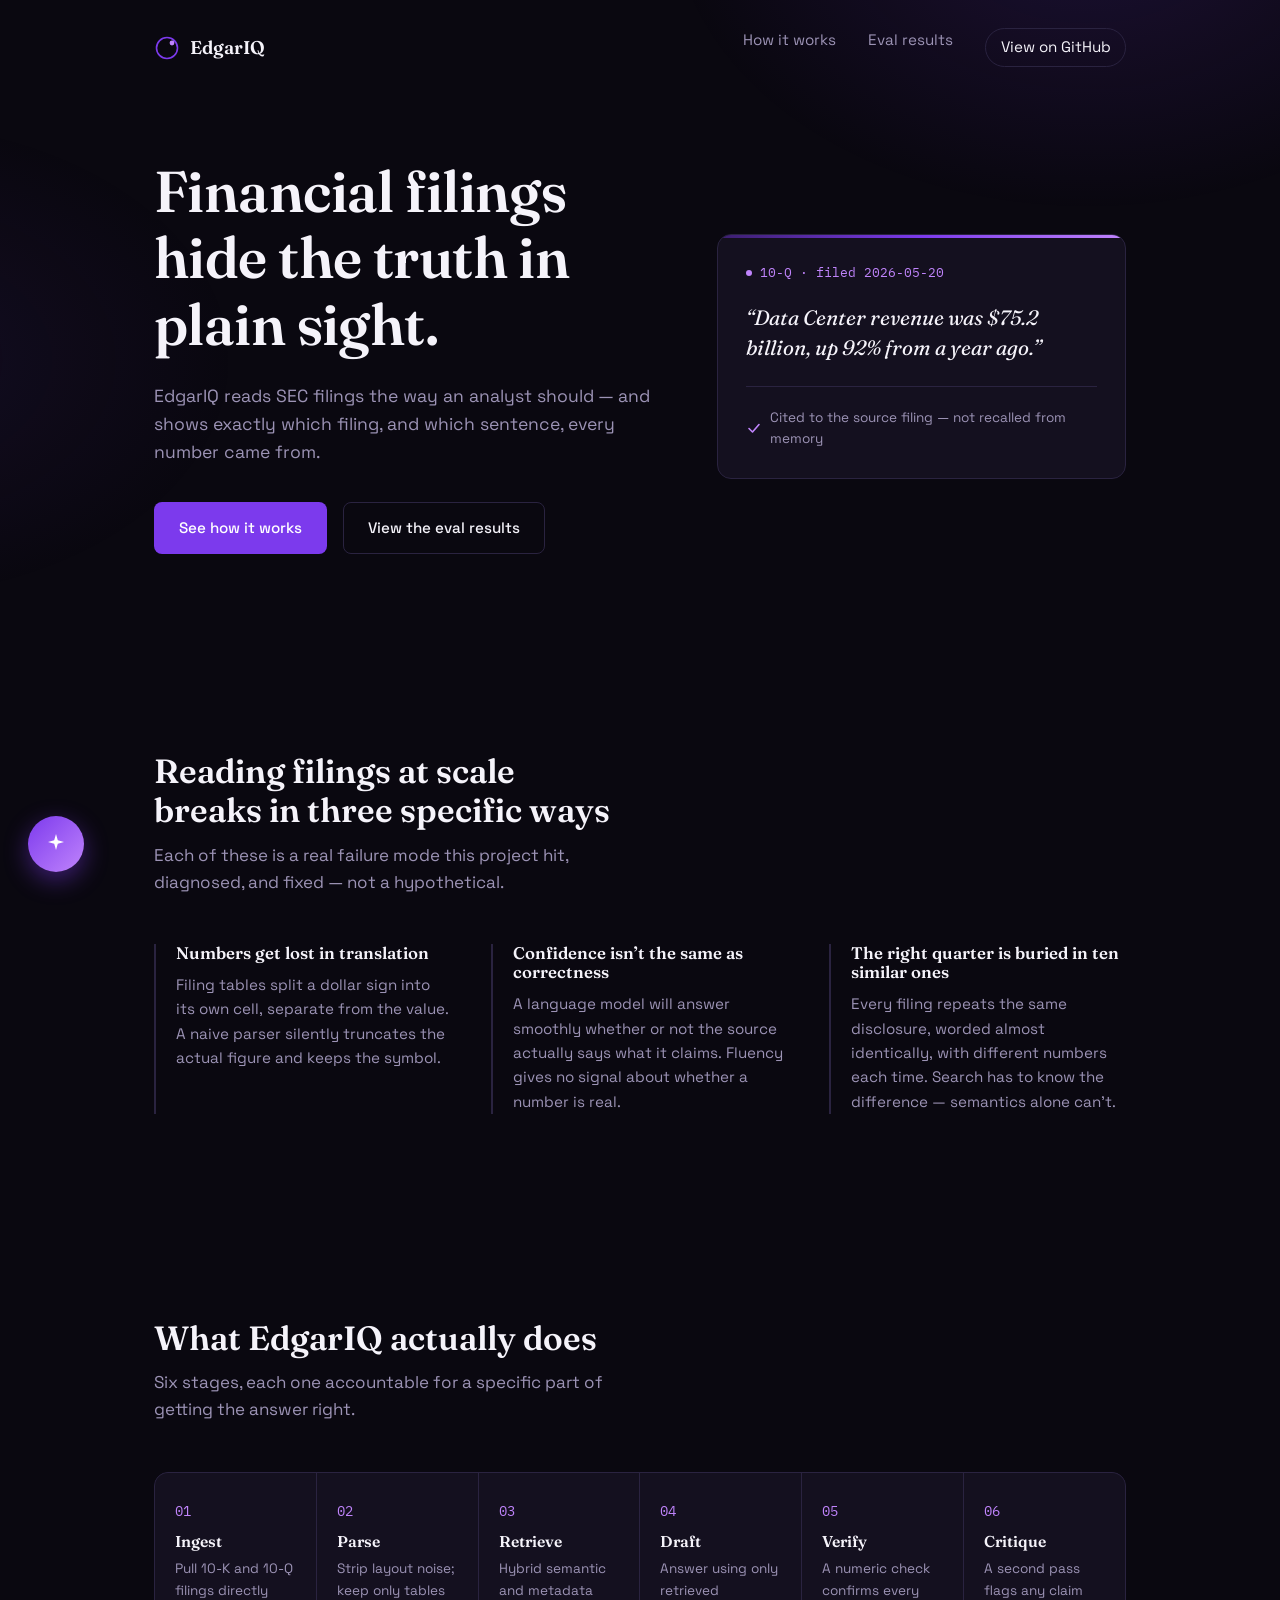
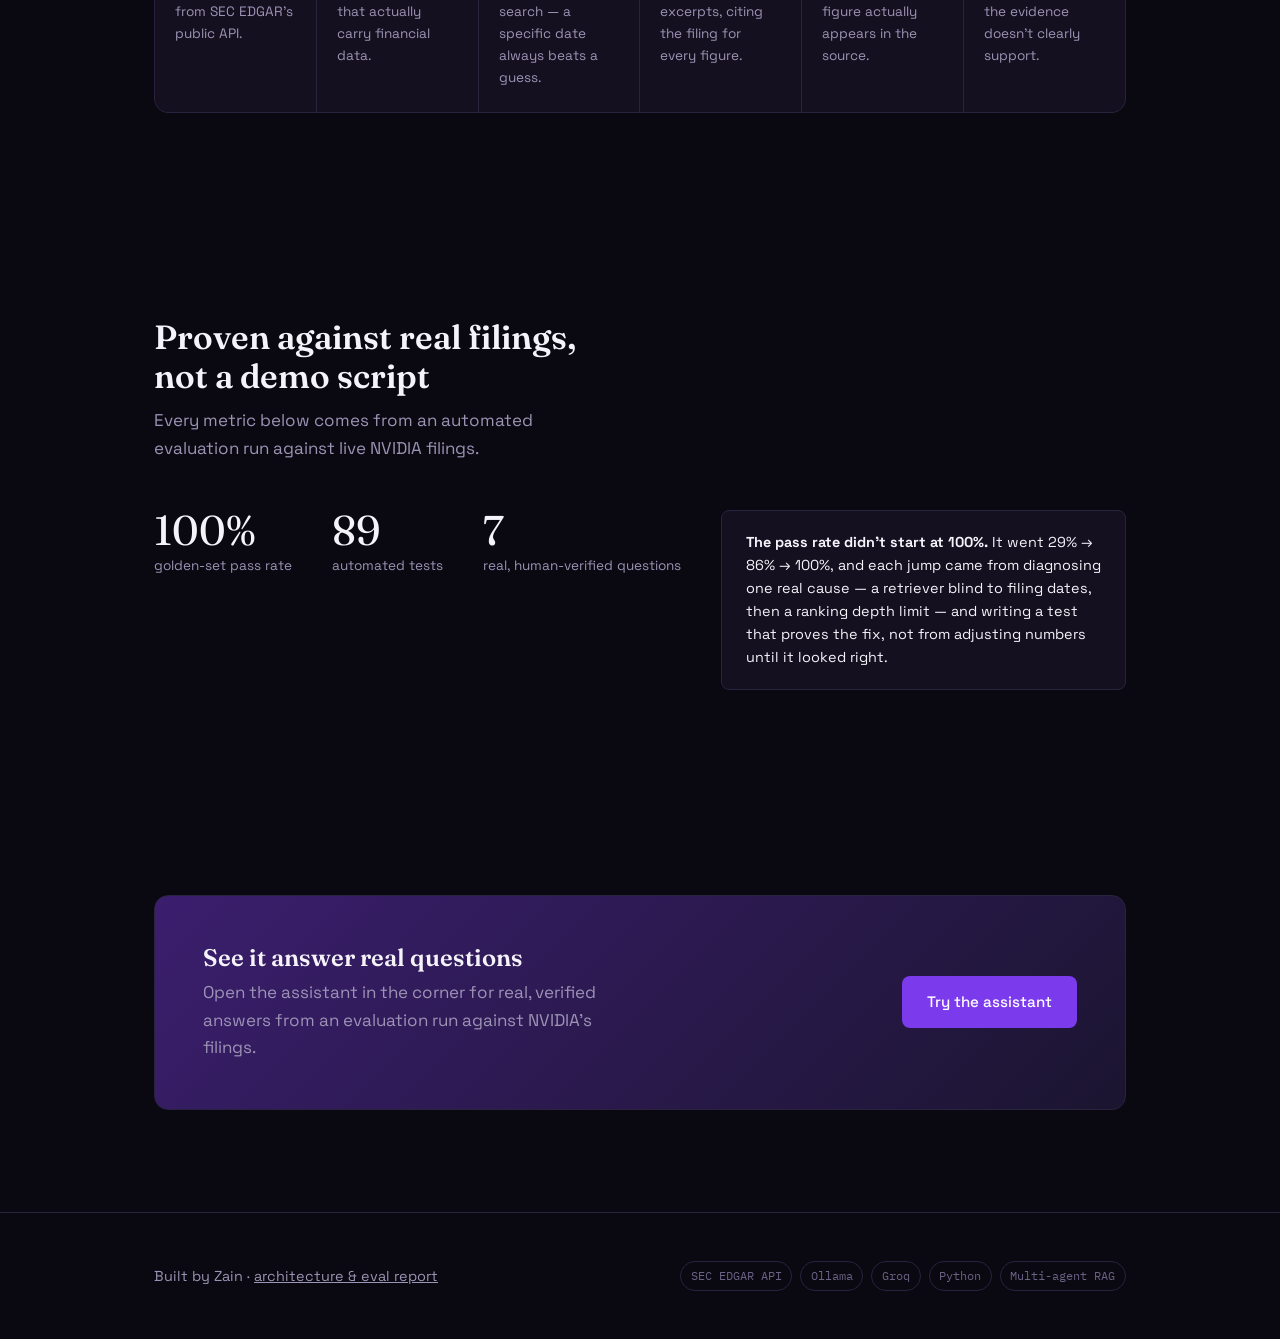
==== index.html @ 69fe6b36 "Initial commit: EdgarIQ landing page and chat widget" ====
<!DOCTYPE html>
<html lang="en">
<head>
<meta charset="UTF-8">
<meta name="viewport" content="width=device-width, initial-scale=1.0">
<title>EdgarIQ — Grounded research over SEC filings</title>
<meta name="description" content="EdgarIQ answers questions about SEC filings with every figure traced back to its source — built on real retrieval, multi-agent verification, and a tested eval harness.">
<link rel="icon" href="data:,">
<link rel="preconnect" href="https://fonts.googleapis.com">
<link rel="preconnect" href="https://fonts.gstatic.com" crossorigin>
<link href="https://fonts.googleapis.com/css2?family=Fraunces:opsz,wght@9..144,500;9..144,600;9..144,700&family=Space+Grotesk:wght@400;500;600&family=IBM+Plex+Mono:wght@400;500&display=swap" rel="stylesheet">
<link rel="stylesheet" href="styles.css">
<link rel="stylesheet" href="home.css">
<link rel="stylesheet" href="chat-widget.css">
</head>
<body>

<header class="site-nav">
  <div class="wrap">
    <a href="index.html" class="logo">
      <svg width="26" height="26" viewBox="0 0 26 26" fill="none">
        <circle cx="13" cy="13" r="10.5" stroke="url(#g1)" stroke-width="1.6"/>
        <circle cx="18" cy="8" r="2.4" fill="#C084FC"/>
        <defs>
          <linearGradient id="g1" x1="2" y1="2" x2="24" y2="24">
            <stop stop-color="#7C3AED"/>
            <stop offset="1" stop-color="#3B1E6E"/>
          </linearGradient>
        </defs>
      </svg>
      EdgarIQ
    </a>
    <nav class="nav-links">
      <a href="how-it-works.html">How it works</a>
      <a href="#proof">Eval results</a>
      <a class="repo-link" href="https://github.com/" target="_blank" rel="noopener">View on GitHub</a>
    </nav>
  </div>
</header>

<main>

  <section class="hero">
    <div class="wrap hero-grid">
      <div>
        <h1>Financial filings hide the truth in plain sight.</h1>
        <p class="lede">EdgarIQ reads SEC filings the way an analyst should — and shows exactly which filing, and which sentence, every number came from.</p>
        <div class="hero-actions">
          <a href="how-it-works.html" class="btn btn-primary">See how it works</a>
          <a href="#proof" class="btn btn-ghost">View the eval results</a>
        </div>
      </div>

      <div class="doc-card">
        <span class="doc-tag"><span class="dot"></span>10-Q · filed 2026-05-20</span>
        <blockquote>&ldquo;Data Center revenue was $75.2 billion, up 92% from a year ago.&rdquo;</blockquote>
        <div class="doc-verified">
          <svg width="16" height="16" viewBox="0 0 16 16" fill="none"><path d="M3 8.5L6.5 12L13 4.5" stroke="currentColor" stroke-width="1.6" stroke-linecap="round" stroke-linejoin="round"/></svg>
          Cited to the source filing — not recalled from memory
        </div>
      </div>
    </div>
  </section>

  <section id="problem">
    <div class="wrap">
      <div class="section-head">
        <h2>Reading filings at scale breaks in three specific ways</h2>
        <p>Each of these is a real failure mode this project hit, diagnosed, and fixed — not a hypothetical.</p>
      </div>
      <div class="problem-list">
        <div class="problem-item">
          <h3>Numbers get lost in translation</h3>
          <p>Filing tables split a dollar sign into its own cell, separate from the value. A naive parser silently truncates the actual figure and keeps the symbol.</p>
        </div>
        <div class="problem-item">
          <h3>Confidence isn&rsquo;t the same as correctness</h3>
          <p>A language model will answer smoothly whether or not the source actually says what it claims. Fluency gives no signal about whether a number is real.</p>
        </div>
        <div class="problem-item">
          <h3>The right quarter is buried in ten similar ones</h3>
          <p>Every filing repeats the same disclosure, worded almost identically, with different numbers each time. Search has to know the difference — semantics alone can&rsquo;t.</p>
        </div>
      </div>
    </div>
  </section>

  <section id="pipeline">
    <div class="wrap">
      <div class="section-head">
        <h2>What EdgarIQ actually does</h2>
        <p>Six stages, each one accountable for a specific part of getting the answer right.</p>
      </div>
      <div class="pipeline">
        <div class="pipeline-step">
          <span class="step-num">01</span>
          <h3>Ingest</h3>
          <p>Pull 10-K and 10-Q filings directly from SEC EDGAR&rsquo;s public API.</p>
        </div>
        <div class="pipeline-step">
          <span class="step-num">02</span>
          <h3>Parse</h3>
          <p>Strip layout noise; keep only tables that actually carry financial data.</p>
        </div>
        <div class="pipeline-step">
          <span class="step-num">03</span>
          <h3>Retrieve</h3>
          <p>Hybrid semantic and metadata search — a specific date always beats a guess.</p>
        </div>
        <div class="pipeline-step">
          <span class="step-num">04</span>
          <h3>Draft</h3>
          <p>Answer using only retrieved excerpts, citing the filing for every figure.</p>
        </div>
        <div class="pipeline-step">
          <span class="step-num">05</span>
          <h3>Verify</h3>
          <p>A numeric check confirms every figure actually appears in the source.</p>
        </div>
        <div class="pipeline-step">
          <span class="step-num">06</span>
          <h3>Critique</h3>
          <p>A second pass flags any claim the evidence doesn&rsquo;t clearly support.</p>
        </div>
      </div>
    </div>
  </section>

  <section id="proof">
    <div class="wrap">
      <div class="section-head">
        <h2>Proven against real filings, not a demo script</h2>
        <p>Every metric below comes from an automated evaluation run against live NVIDIA filings.</p>
      </div>
      <div class="proof-grid">
        <div class="proof-stat">
          <span class="num">100%</span>
          <span class="label">golden-set pass rate</span>
        </div>
        <div class="proof-stat">
          <span class="num">89</span>
          <span class="label">automated tests</span>
        </div>
        <div class="proof-stat">
          <span class="num">7</span>
          <span class="label">real, human-verified questions</span>
        </div>
        <div class="proof-note">
          <strong>The pass rate didn&rsquo;t start at 100%.</strong> It went 29% → 86% → 100%, and each jump came from diagnosing one real cause — a retriever blind to filing dates, then a ranking depth limit — and writing a test that proves the fix, not from adjusting numbers until it looked right.
        </div>
      </div>
    </div>
  </section>

  <section id="try-it">
    <div class="wrap">
      <div class="try-banner">
        <div>
          <h2>See it answer real questions</h2>
          <p>Open the assistant in the corner for real, verified answers from an evaluation run against NVIDIA&rsquo;s filings.</p>
        </div>
        <a href="#" class="btn btn-primary" id="open-chat-cta">Try the assistant</a>
      </div>
    </div>
  </section>

</main>

<footer>
  <div class="wrap">
    <p>Built by Zain · <a href="how-it-works.html" style="color:var(--text-muted)">architecture &amp; eval report</a></p>
    <div class="stack-tags">
      <span>SEC EDGAR API</span>
      <span>Ollama</span>
      <span>Groq</span>
      <span>Python</span>
      <span>Multi-agent RAG</span>
    </div>
  </div>
</footer>

<!-- Chat widget -->
<button class="chat-launcher" id="chat-launcher" aria-label="Open EdgarIQ assistant" aria-expanded="false">
  <svg viewBox="0 0 24 24" fill="currentColor"><path d="M12 2l1.8 6.2L20 10l-6.2 1.8L12 18l-1.8-6.2L4 10l6.2-1.8L12 2z"/></svg>
</button>

<div class="chat-panel" id="chat-panel" role="dialog" aria-label="EdgarIQ assistant">
  <div class="chat-header">
    <span class="title"><span class="pulse"></span>EdgarIQ Assistant</span>
    <button class="close-btn" id="chat-close" aria-label="Close">
      <svg width="18" height="18" viewBox="0 0 18 18" fill="none"><path d="M4 4l10 10M14 4L4 14" stroke="currentColor" stroke-width="1.5" stroke-linecap="round"/></svg>
    </button>
  </div>
  <div class="chat-subnote">Real answers from a recorded evaluation run against NVIDIA&rsquo;s filings — not a live model call yet.</div>
  <div class="chat-chips" id="chat-chips"></div>
  <div class="chat-messages" id="chat-messages"></div>
  <div class="chat-footer">
    <div class="chat-input-row">
      <input type="text" placeholder="Live backend coming soon — try a question above" disabled>
      <button aria-label="Send" disabled>
        <svg width="14" height="14" viewBox="0 0 14 14" fill="none"><path d="M1 7h11M8 3l4 4-4 4" stroke="currentColor" stroke-width="1.5" stroke-linecap="round" stroke-linejoin="round"/></svg>
      </button>
    </div>
  </div>
</div>

<script src="conversations.js"></script>
<script src="script.js"></script>
</body>
</html>
---- styles.css ----
/* ============================================================
   EdgarIQ — design tokens
   Palette follows the client-supplied reference exactly (near-black
   base, violet accent family). Distinctiveness is spent on type,
   layout and content instead of color.
   ============================================================ */

:root {
  /* Color */
  --base: #0a0810;
  --surface: #14101f;
  --surface-raised: #1b1530;
  --border: #2a2340;
  --violet-deep: #3b1e6e;
  --violet: #7c3aed;
  --violet-bright: #c084fc;
  --text: #f5f3fa;
  --text-muted: #9c93b5;
  --text-faint: #6b6285;

  /* Type */
  --font-display: "Fraunces", Georgia, serif;
  --font-body: "Space Grotesk", -apple-system, sans-serif;
  --font-mono: "IBM Plex Mono", ui-monospace, monospace;

  /* Layout */
  --content-width: 1100px;
  --content-pad: clamp(1.5rem, 5vw, 4rem);
  --radius: 14px;
  --radius-sm: 8px;
}

@media (prefers-reduced-motion: reduce) {
  * { animation-duration: 0.01ms !important; transition-duration: 0.01ms !important; }
}

* { box-sizing: border-box; }

html { scroll-behavior: smooth; }

body {
  margin: 0;
  background: var(--base);
  color: var(--text);
  font-family: var(--font-body);
  font-size: 17px;
  line-height: 1.6;
  -webkit-font-smoothing: antialiased;
}

/* Subtle ambient glow — the one place gradient is used decoratively,
   kept faint and fixed so it doesn't compete with real content. */
body::before {
  content: "";
  position: fixed;
  inset: 0;
  background:
    radial-gradient(ellipse 700px 500px at 85% -10%, rgba(124, 58, 237, 0.16), transparent 60%),
    radial-gradient(ellipse 600px 400px at -10% 40%, rgba(59, 30, 110, 0.2), transparent 60%);
  pointer-events: none;
  z-index: 0;
}

main, header, footer { position: relative; z-index: 1; }

a { color: inherit; }

.wrap {
  max-width: var(--content-width);
  margin: 0 auto;
  padding-left: var(--content-pad);
  padding-right: var(--content-pad);
}

h1, h2, h3 {
  font-family: var(--font-display);
  font-weight: 600;
  line-height: 1.15;
  margin: 0;
}

p { margin: 0; color: var(--text-muted); max-width: 62ch; }

.mono {
  font-family: var(--font-mono);
  font-size: 0.85em;
  letter-spacing: 0.01em;
}

:focus-visible {
  outline: 2px solid var(--violet-bright);
  outline-offset: 3px;
  border-radius: 4px;
}

/* ---------- Nav ---------- */

.site-nav {
  padding: 1.75rem 0;
}

.site-nav .wrap {
  display: flex;
  align-items: center;
  justify-content: space-between;
  gap: 1rem;
}

.logo {
  display: flex;
  align-items: center;
  gap: 0.6rem;
  font-family: var(--font-display);
  font-size: 1.15rem;
  font-weight: 600;
  text-decoration: none;
  color: var(--text);
}

.logo svg { display: block; }

.nav-links {
  display: flex;
  gap: 2rem;
  font-size: 0.95rem;
}

.nav-links a {
  text-decoration: none;
  color: var(--text-muted);
  transition: color 0.15s ease;
}

.nav-links a:hover { color: var(--text); }

.nav-links .repo-link {
  display: inline-flex;
  align-items: center;
  gap: 0.4rem;
  color: var(--text);
  border: 1px solid var(--border);
  padding: 0.4rem 0.9rem;
  border-radius: 999px;
}

.nav-links .repo-link:hover { border-color: var(--violet); }

/* ---------- Buttons ---------- */

.btn {
  display: inline-flex;
  align-items: center;
  gap: 0.5rem;
  padding: 0.8rem 1.5rem;
  border-radius: var(--radius-sm);
  font-family: var(--font-body);
  font-size: 0.95rem;
  font-weight: 500;
  text-decoration: none;
  cursor: pointer;
  border: 1px solid transparent;
  transition: transform 0.15s ease, background 0.15s ease, border-color 0.15s ease;
}

.btn-primary {
  background: var(--violet);
  color: #fff;
}

.btn-primary:hover { background: #8b4bf0; }

.btn-ghost {
  border-color: var(--border);
  color: var(--text);
  background: transparent;
}

.btn-ghost:hover { border-color: var(--violet); }

/* ---------- Section rhythm ---------- */

section { padding: clamp(4rem, 8vw, 7rem) 0; }

.section-head {
  max-width: 42ch;
  margin-bottom: 3rem;
}

.section-head h2 {
  font-size: clamp(1.6rem, 3vw, 2.1rem);
  margin-bottom: 0.75rem;
}

.section-divider {
  border: none;
  border-top: 1px solid var(--border);
  margin: 0;
}

/* ---------- Footer ---------- */

footer {
  padding: 3rem 0;
  border-top: 1px solid var(--border);
}

footer .wrap {
  display: flex;
  flex-wrap: wrap;
  justify-content: space-between;
  align-items: center;
  gap: 1.5rem;
}

footer p { font-size: 0.9rem; }

.stack-tags {
  display: flex;
  flex-wrap: wrap;
  gap: 0.5rem;
}

.stack-tags span {
  font-family: var(--font-mono);
  font-size: 0.78rem;
  color: var(--text-faint);
  border: 1px solid var(--border);
  padding: 0.25rem 0.6rem;
  border-radius: 999px;
}
---- home.css ----
/* ============================================================
   Home page — hero, problem grid, pipeline, proof
   ============================================================ */

.hero {
  padding-top: clamp(2rem, 6vw, 4rem);
  padding-bottom: clamp(4rem, 8vw, 6rem);
}

.hero-grid {
  display: grid;
  grid-template-columns: 1.1fr 0.9fr;
  gap: clamp(2rem, 5vw, 4rem);
  align-items: center;
}

@media (max-width: 860px) {
  .hero-grid { grid-template-columns: 1fr; }
}

.hero h1 {
  font-size: clamp(2.4rem, 5vw, 3.6rem);
  letter-spacing: -0.01em;
}

.hero .lede {
  margin-top: 1.5rem;
  font-size: 1.1rem;
  max-width: 46ch;
}

.hero-actions {
  margin-top: 2.25rem;
  display: flex;
  gap: 1rem;
  flex-wrap: wrap;
}

/* Document card — the hero's one bold, subject-grounded element */
.doc-card {
  background: var(--surface);
  border: 1px solid var(--border);
  border-radius: var(--radius);
  padding: 1.75rem;
  position: relative;
  overflow: hidden;
}

.doc-card::before {
  content: "";
  position: absolute;
  top: 0; left: 0; right: 0;
  height: 3px;
  background: linear-gradient(90deg, var(--violet-deep), var(--violet), var(--violet-bright));
}

.doc-card .doc-tag {
  font-family: var(--font-mono);
  font-size: 0.8rem;
  color: var(--violet-bright);
  display: flex;
  align-items: center;
  gap: 0.5rem;
}

.doc-card .doc-tag .dot {
  width: 6px; height: 6px;
  border-radius: 50%;
  background: var(--violet-bright);
}

.doc-card blockquote {
  margin: 1.25rem 0 0;
  padding: 0;
  font-family: var(--font-display);
  font-size: 1.3rem;
  font-style: italic;
  line-height: 1.4;
  color: var(--text);
}

.doc-card .doc-verified {
  margin-top: 1.5rem;
  padding-top: 1.25rem;
  border-top: 1px solid var(--border);
  font-size: 0.85rem;
  color: var(--text-muted);
  display: flex;
  align-items: center;
  gap: 0.5rem;
}

.doc-card .doc-verified svg { flex-shrink: 0; color: var(--violet-bright); }

/* Problem section — three asymmetric blocks, not identical cards */
.problem-list {
  display: grid;
  grid-template-columns: repeat(3, 1fr);
  gap: 2.5rem;
}

@media (max-width: 780px) {
  .problem-list { grid-template-columns: 1fr; }
}

.problem-item {
  border-left: 2px solid var(--border);
  padding-left: 1.25rem;
}

.problem-item h3 {
  font-size: 1.05rem;
  font-weight: 600;
  color: var(--text);
  margin-bottom: 0.6rem;
}

.problem-item p { font-size: 0.95rem; }

/* Pipeline — a genuine sequence, numbers are earned here */
.pipeline {
  display: grid;
  grid-template-columns: repeat(6, 1fr);
  gap: 1px;
  background: var(--border);
  border: 1px solid var(--border);
  border-radius: var(--radius);
  overflow: hidden;
}

@media (max-width: 900px) {
  .pipeline { grid-template-columns: repeat(2, 1fr); }
}
@media (max-width: 520px) {
  .pipeline { grid-template-columns: 1fr; }
}

.pipeline-step {
  background: var(--surface);
  padding: 1.5rem 1.25rem;
}

.pipeline-step .step-num {
  font-family: var(--font-mono);
  font-size: 0.85rem;
  color: var(--violet-bright);
}

.pipeline-step h3 {
  font-size: 0.98rem;
  color: var(--text);
  margin: 0.6rem 0 0.4rem;
}

.pipeline-step p { font-size: 0.85rem; }

/* Proof section */
.proof-grid {
  display: grid;
  grid-template-columns: repeat(3, auto) 1fr;
  gap: 2.5rem;
  align-items: start;
}

@media (max-width: 860px) {
  .proof-grid { grid-template-columns: repeat(3, 1fr); }
  .proof-note { grid-column: 1 / -1; }
}

@media (max-width: 560px) {
  .proof-grid { grid-template-columns: 1fr; }
}

.proof-stat .num {
  font-family: var(--font-display);
  font-size: 2.6rem;
  color: var(--text);
  display: block;
  line-height: 1;
}

.proof-stat .label {
  margin-top: 0.5rem;
  font-size: 0.85rem;
  color: var(--text-muted);
}

.proof-note {
  background: var(--surface);
  border: 1px solid var(--border);
  border-radius: var(--radius-sm);
  padding: 1.25rem 1.5rem;
  font-size: 0.9rem;
}

.proof-note strong { color: var(--text); }

/* Try-it banner */
.try-banner {
  background: linear-gradient(135deg, var(--violet-deep), var(--surface-raised));
  border: 1px solid var(--border);
  border-radius: var(--radius);
  padding: clamp(2rem, 4vw, 3rem);
  display: flex;
  justify-content: space-between;
  align-items: center;
  gap: 2rem;
  flex-wrap: wrap;
}

.try-banner h2 {
  font-size: 1.5rem;
  margin-bottom: 0.5rem;
}

.try-banner p { max-width: 40ch; }
---- chat-widget.css ----
/* ============================================================
   Chat widget — persistent launcher + panel
   Message bubbles are intentionally transparent: no background
   fill, only the text itself (per brief). Role is distinguished
   by a small label + alignment, not a colored box.
   ============================================================ */

.chat-launcher {
  position: fixed;
  left: 1.75rem;
  bottom: 1.75rem;
  width: 56px;
  height: 56px;
  border-radius: 50%;
  border: none;
  background: linear-gradient(135deg, var(--violet), var(--violet-bright));
  box-shadow: 0 8px 24px rgba(124, 58, 237, 0.45);
  display: flex;
  align-items: center;
  justify-content: center;
  cursor: pointer;
  z-index: 60;
  transition: transform 0.2s ease, box-shadow 0.2s ease;
}

.chat-launcher:hover {
  transform: scale(1.06);
  box-shadow: 0 10px 30px rgba(124, 58, 237, 0.6);
}

.chat-launcher svg { width: 24px; height: 24px; color: #fff; }

.chat-panel {
  position: fixed;
  left: 1.75rem;
  bottom: 5.5rem;
  width: min(380px, calc(100vw - 3.5rem));
  height: min(540px, calc(100vh - 8rem));
  background: var(--surface);
  border: 1px solid var(--border);
  border-radius: var(--radius);
  box-shadow: 0 20px 60px rgba(0, 0, 0, 0.5);
  display: flex;
  flex-direction: column;
  overflow: hidden;
  z-index: 59;
  opacity: 0;
  transform: translateY(12px) scale(0.98);
  pointer-events: none;
  transition: opacity 0.18s ease, transform 0.18s ease;
}

.chat-panel.open {
  opacity: 1;
  transform: translateY(0) scale(1);
  pointer-events: auto;
}

.chat-header {
  padding: 1.1rem 1.25rem;
  border-bottom: 1px solid var(--border);
  display: flex;
  align-items: center;
  justify-content: space-between;
}

.chat-header .title {
  display: flex;
  align-items: center;
  gap: 0.6rem;
  font-family: var(--font-display);
  font-size: 1rem;
  color: var(--text);
}

.chat-header .title .pulse {
  width: 7px; height: 7px;
  border-radius: 50%;
  background: var(--violet-bright);
  box-shadow: 0 0 0 3px rgba(192, 132, 252, 0.2);
}

.chat-header .close-btn {
  background: none;
  border: none;
  color: var(--text-muted);
  cursor: pointer;
  padding: 0.25rem;
  line-height: 0;
}

.chat-header .close-btn:hover { color: var(--text); }

.chat-subnote {
  padding: 0.6rem 1.25rem;
  font-size: 0.78rem;
  color: var(--text-faint);
  border-bottom: 1px solid var(--border);
}

.chat-chips {
  padding: 0.9rem 1.25rem;
  display: flex;
  flex-direction: column;
  gap: 0.5rem;
  border-bottom: 1px solid var(--border);
}

.chat-chip {
  text-align: left;
  background: transparent;
  border: 1px solid var(--border);
  color: var(--text-muted);
  font-family: var(--font-body);
  font-size: 0.82rem;
  padding: 0.55rem 0.8rem;
  border-radius: var(--radius-sm);
  cursor: pointer;
  transition: border-color 0.15s ease, color 0.15s ease;
}

.chat-chip:hover {
  border-color: var(--violet);
  color: var(--text);
}

.chat-messages {
  flex: 1;
  overflow-y: auto;
  padding: 1.1rem 1.25rem;
  display: flex;
  flex-direction: column;
  gap: 1.1rem;
}

/* Transparent-only bubbles: background stays none, spacing/alignment
   and a small role label do the work of distinguishing speakers. */
.msg { background: transparent; max-width: 92%; }

.msg .msg-role {
  font-family: var(--font-mono);
  font-size: 0.68rem;
  letter-spacing: 0.04em;
  margin-bottom: 0.3rem;
  display: block;
}

.msg.user {
  align-self: flex-end;
  text-align: right;
}
.msg.user .msg-role { color: var(--text-faint); }
.msg.user .msg-text { color: var(--text); }

.msg.assistant {
  align-self: flex-start;
  text-align: left;
}
.msg.assistant .msg-role { color: var(--violet-bright); }
.msg.assistant .msg-text { color: var(--text); }

.msg-text {
  font-size: 0.92rem;
  line-height: 1.55;
}

.msg-text .cite {
  font-family: var(--font-mono);
  font-size: 0.78rem;
  color: var(--text-muted);
}

.chat-footer {
  padding: 0.9rem 1.25rem 1.1rem;
  border-top: 1px solid var(--border);
}

.chat-input-row {
  display: flex;
  align-items: center;
  gap: 0.6rem;
  background: var(--surface-raised);
  border: 1px solid var(--border);
  border-radius: 999px;
  padding: 0.55rem 0.6rem 0.55rem 1rem;
}

.chat-input-row input {
  flex: 1;
  background: none;
  border: none;
  color: var(--text-faint);
  font-family: var(--font-body);
  font-size: 0.85rem;
}

.chat-input-row input::placeholder { color: var(--text-faint); }

.chat-input-row button {
  width: 30px; height: 30px;
  border-radius: 50%;
  border: none;
  background: var(--border);
  color: var(--text-faint);
  display: flex;
  align-items: center;
  justify-content: center;
  cursor: not-allowed;
}

@media (max-width: 480px) {
  .chat-launcher { left: 1.1rem; bottom: 1.1rem; }
  .chat-panel { left: 0.75rem; bottom: 4.6rem; }
}
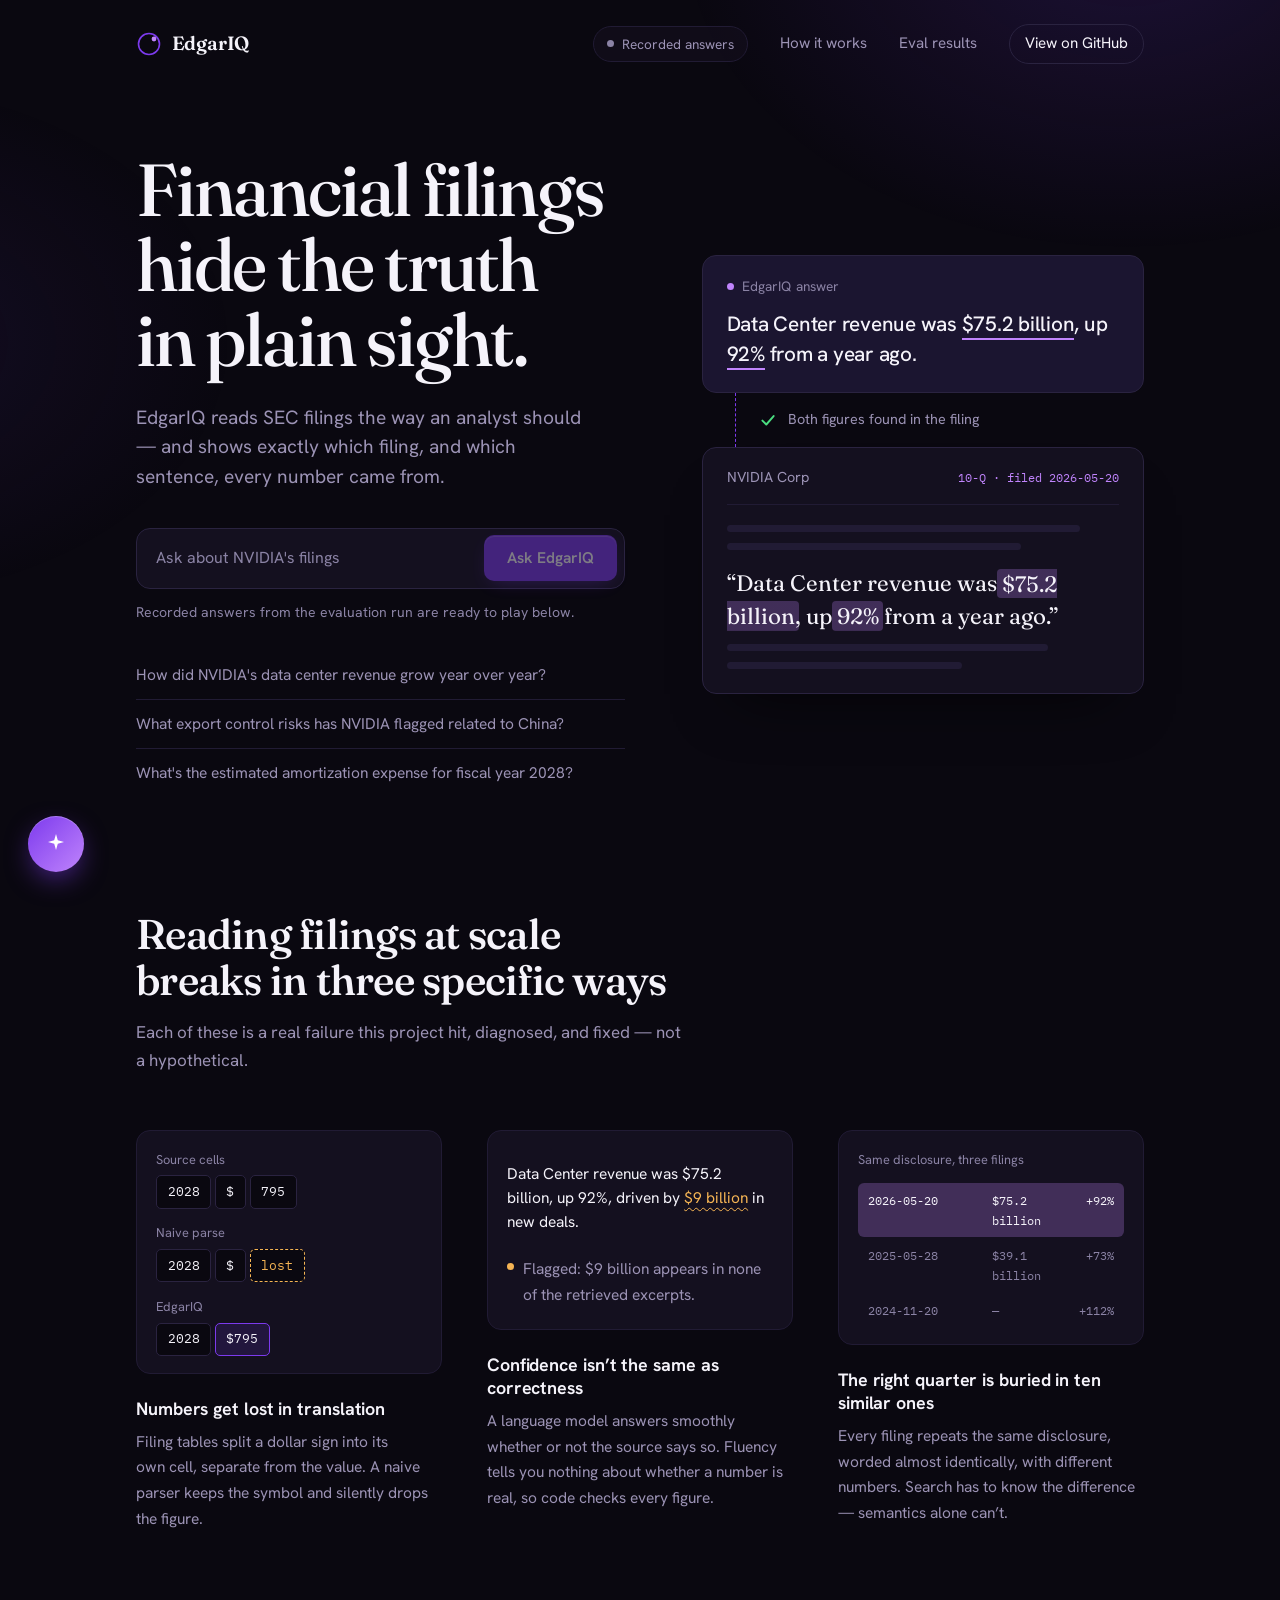
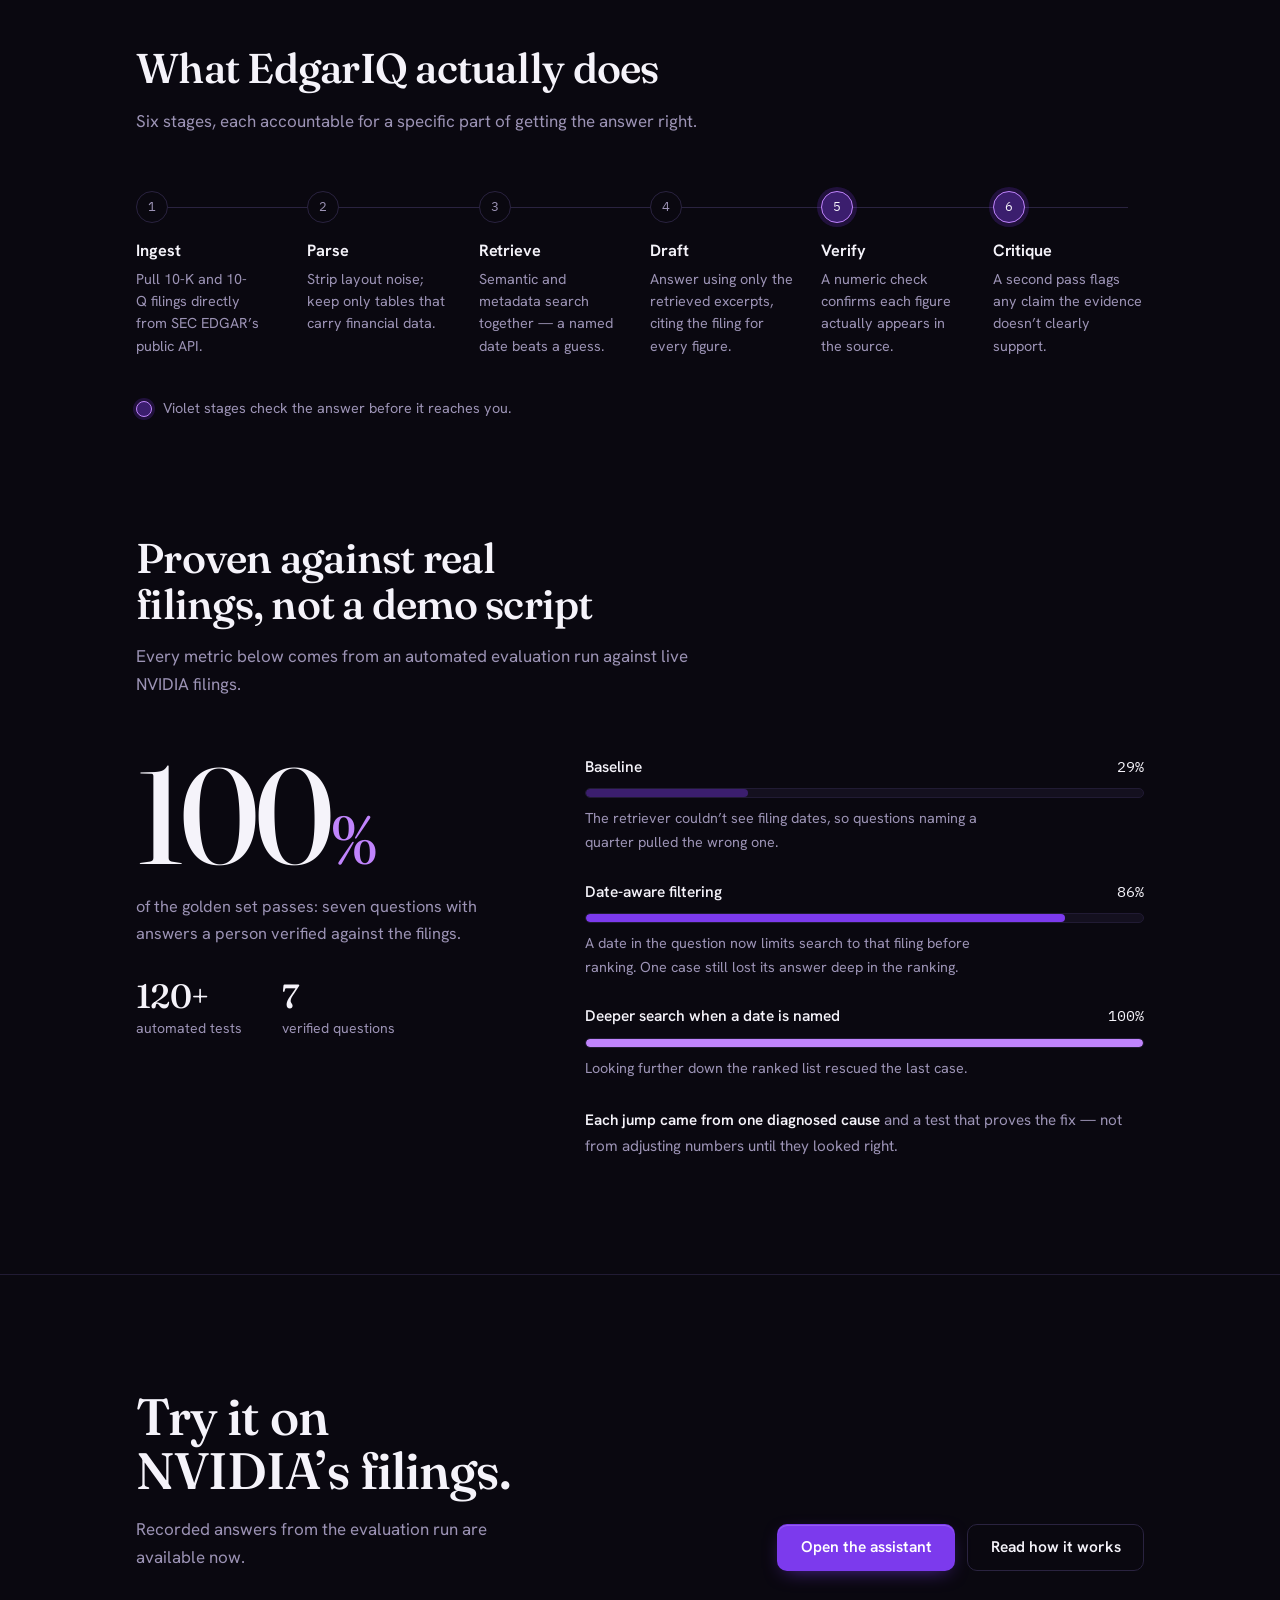
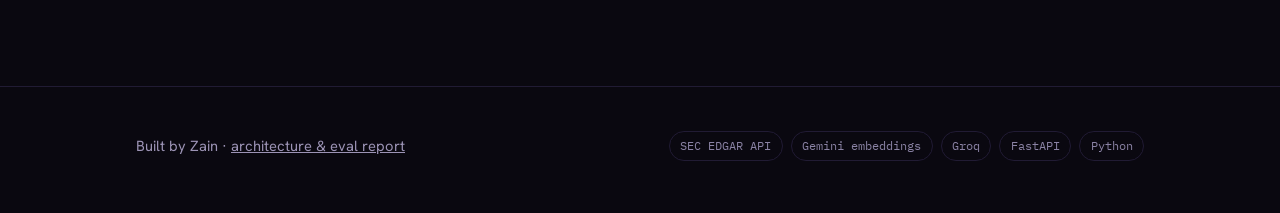
==== commit 50de842b: "Redesign frontend: polished home, live status, four-bug write-up" ====
--- a/index.html
+++ b/index.html
@@ -5,20 +5,27 @@
 <meta name="viewport" content="width=device-width, initial-scale=1.0">
 <title>EdgarIQ — Grounded research over SEC filings</title>
 <meta name="description" content="EdgarIQ answers questions about SEC filings with every figure traced back to its source — built on real retrieval, multi-agent verification, and a tested eval harness.">
-<link rel="icon" href="data:,">
-<link rel="preconnect" href="https://fonts.googleapis.com">
-<link rel="preconnect" href="https://fonts.gstatic.com" crossorigin>
-<link href="https://fonts.googleapis.com/css2?family=Fraunces:opsz,wght@9..144,500;9..144,600;9..144,700&family=Space+Grotesk:wght@400;500;600&family=IBM+Plex+Mono:wght@400;500&display=swap" rel="stylesheet">
+<meta name="theme-color" content="#0a0810">
+<meta property="og:type" content="website">
+<meta property="og:title" content="EdgarIQ — Grounded research over SEC filings">
+<meta property="og:description" content="Every figure traced to the filing it came from. Multi-agent RAG over SEC EDGAR, verified by code and a tested eval harness.">
+<meta property="og:image" content="https://edgar-iq-web.vercel.app/og.png">
+<meta property="og:url" content="https://edgar-iq-web.vercel.app/">
+<meta name="twitter:card" content="summary_large_image">
+<link rel="icon" href="Edgar.png">
+<link rel="preload" href="fonts/fraunces-opsz-normal.woff2" as="font" type="font/woff2" crossorigin>
+<link rel="preload" href="fonts/hanken-grotesk-wght.woff2" as="font" type="font/woff2" crossorigin>
 <link rel="stylesheet" href="styles.css">
 <link rel="stylesheet" href="home.css">
 <link rel="stylesheet" href="chat-widget.css">
 </head>
 <body>
+<a class="skip-link" href="#main">Skip to content</a>
 
 <header class="site-nav">
   <div class="wrap">
-    <a href="index.html" class="logo">
-      <svg width="26" height="26" viewBox="0 0 26 26" fill="none">
+    <a href="index.html" class="logo" aria-label="EdgarIQ home">
+      <svg width="26" height="26" viewBox="0 0 26 26" fill="none" aria-hidden="true">
         <circle cx="13" cy="13" r="10.5" stroke="url(#g1)" stroke-width="1.6"/>
         <circle cx="18" cy="8" r="2.4" fill="#C084FC"/>
         <defs>
@@ -30,136 +37,195 @@
       </svg>
       EdgarIQ
     </a>
-    <nav class="nav-links">
+    <nav class="nav-links" aria-label="Main">
+      <span class="live-pill" id="live-pill" data-state="off"><span class="dot"></span><span id="live-pill-text">Recorded answers</span></span>
       <a href="how-it-works.html">How it works</a>
-      <a href="#proof">Eval results</a>
-      <a class="repo-link" href="https://github.com/" target="_blank" rel="noopener">View on GitHub</a>
+      <a href="#proof" class="hide-sm">Eval results</a>
+      <a class="repo-link" href="https://github.com/MoZainUlAbideen/Edgar_iq" target="_blank" rel="noopener">View on GitHub</a>
     </nav>
   </div>
 </header>
 
-<main>
+<main id="main">
 
   <section class="hero">
     <div class="wrap hero-grid">
       <div>
         <h1>Financial filings hide the truth in plain sight.</h1>
         <p class="lede">EdgarIQ reads SEC filings the way an analyst should — and shows exactly which filing, and which sentence, every number came from.</p>
-        <div class="hero-actions">
-          <a href="how-it-works.html" class="btn btn-primary">See how it works</a>
-          <a href="#proof" class="btn btn-ghost">View the eval results</a>
-        </div>
-      </div>
-
-      <div class="doc-card">
-        <span class="doc-tag"><span class="dot"></span>10-Q · filed 2026-05-20</span>
-        <blockquote>&ldquo;Data Center revenue was $75.2 billion, up 92% from a year ago.&rdquo;</blockquote>
-        <div class="doc-verified">
-          <svg width="16" height="16" viewBox="0 0 16 16" fill="none"><path d="M3 8.5L6.5 12L13 4.5" stroke="currentColor" stroke-width="1.6" stroke-linecap="round" stroke-linejoin="round"/></svg>
-          Cited to the source filing — not recalled from memory
-        </div>
-      </div>
-    </div>
-  </section>
-
-  <section id="problem">
+
+        <form class="ask" id="hero-ask-form" autocomplete="off">
+          <label class="sr-only" for="hero-ask-input">Ask a question about NVIDIA's filings</label>
+          <input id="hero-ask-input" type="text" maxlength="500" placeholder="Ask about NVIDIA's filings" disabled>
+          <button class="btn btn-primary" id="hero-ask-btn" type="submit" disabled>Ask EdgarIQ</button>
+        </form>
+        <p class="ask-status" id="hero-ask-status" role="status">Recorded answers from the evaluation run are ready to play below.</p>
+
+        <ul class="suggest" aria-label="Recorded example answers">
+          <li><button type="button" data-curated="0">How did NVIDIA's data center revenue grow year over year?</button></li>
+          <li><button type="button" data-curated="3">What export control risks has NVIDIA flagged related to China?</button></li>
+          <li><button type="button" data-curated="2">What's the estimated amortization expense for fiscal year 2028?</button></li>
+        </ul>
+      </div>
+
+      <figure class="specimen" aria-label="Example: an answer checked against its source filing">
+        <div class="answer">
+          <span class="tag"><span class="dot"></span>EdgarIQ answer</span>
+          <p class="answer-text">Data Center revenue was <span class="fig">$75.2 billion</span>, up <span class="fig">92%</span> from a year ago.</p>
+        </div>
+        <div class="link">
+          <svg width="18" height="18" viewBox="0 0 16 16" fill="none" aria-hidden="true"><path d="M3 8.5L6.5 12L13 4.5" stroke="currentColor" stroke-width="1.7" stroke-linecap="round" stroke-linejoin="round"/></svg>
+          Both figures found in the filing
+        </div>
+        <div class="page">
+          <div class="page-head"><span>NVIDIA Corp</span><span class="mono">10-Q · filed 2026-05-20</span></div>
+          <span class="ghost w90"></span>
+          <span class="ghost w75"></span>
+          <p class="source-text">&ldquo;Data Center revenue was <mark>$75.2 billion</mark>, up <mark>92%</mark> from a year ago.&rdquo;</p>
+          <span class="ghost w82"></span>
+          <span class="ghost w60"></span>
+        </div>
+      </figure>
+    </div>
+  </section>
+
+  <section class="band" id="problem" style="padding-top:0">
     <div class="wrap">
       <div class="section-head">
         <h2>Reading filings at scale breaks in three specific ways</h2>
-        <p>Each of these is a real failure mode this project hit, diagnosed, and fixed — not a hypothetical.</p>
+        <p>Each of these is a real failure this project hit, diagnosed, and fixed — not a hypothetical.</p>
       </div>
       <div class="problem-list">
-        <div class="problem-item">
+
+        <article class="problem">
+          <div class="bit" role="img" aria-label="A table row where the dollar sign sits in its own cell. A naive parse keeps the symbol and drops the number; EdgarIQ merges them into $795.">
+            <div>
+              <span class="row-label">Source cells</span>
+              <div class="cells"><span class="cell">2028</span><span class="cell">$</span><span class="cell">795</span></div>
+            </div>
+            <div>
+              <span class="row-label">Naive parse</span>
+              <div class="cells"><span class="cell">2028</span><span class="cell">$</span><span class="cell lost">lost</span></div>
+            </div>
+            <div>
+              <span class="row-label">EdgarIQ</span>
+              <div class="cells"><span class="cell">2028</span><span class="cell kept">$795</span></div>
+            </div>
+          </div>
           <h3>Numbers get lost in translation</h3>
-          <p>Filing tables split a dollar sign into its own cell, separate from the value. A naive parser silently truncates the actual figure and keeps the symbol.</p>
-        </div>
-        <div class="problem-item">
+          <p>Filing tables split a dollar sign into its own cell, separate from the value. A naive parser keeps the symbol and silently drops the figure.</p>
+        </article>
+
+        <article class="problem">
+          <div class="bit" role="img" aria-label="A drafted sentence containing a figure, $9 billion, that appears in none of the retrieved excerpts. EdgarIQ flags it.">
+            <p class="claim">Data Center revenue was $75.2 billion, up 92%, driven by <span class="flag">$9 billion</span> in new deals.</p>
+            <p class="verdict"><span class="dot"></span><span>Flagged: $9 billion appears in none of the retrieved excerpts.</span></p>
+          </div>
           <h3>Confidence isn&rsquo;t the same as correctness</h3>
-          <p>A language model will answer smoothly whether or not the source actually says what it claims. Fluency gives no signal about whether a number is real.</p>
-        </div>
-        <div class="problem-item">
+          <p>A language model answers smoothly whether or not the source says so. Fluency tells you nothing about whether a number is real, so code checks every figure.</p>
+        </article>
+
+        <article class="problem">
+          <div class="bit" role="img" aria-label="Three quarterly filings that report the same disclosure with different numbers. The question names 2026-05-20, so only that filing is highlighted.">
+            <span class="row-label" style="margin:0">Same disclosure, three filings</span>
+            <div class="filings">
+              <div class="f hit"><span class="when">2026-05-20</span><span>$75.2 billion</span><span class="v">+92%</span></div>
+              <div class="f"><span class="when">2025-05-28</span><span>$39.1 billion</span><span class="v">+73%</span></div>
+              <div class="f"><span class="when">2024-11-20</span><span>—</span><span class="v">+112%</span></div>
+            </div>
+          </div>
           <h3>The right quarter is buried in ten similar ones</h3>
-          <p>Every filing repeats the same disclosure, worded almost identically, with different numbers each time. Search has to know the difference — semantics alone can&rsquo;t.</p>
-        </div>
-      </div>
-    </div>
-  </section>
-
-  <section id="pipeline">
+          <p>Every filing repeats the same disclosure, worded almost identically, with different numbers. Search has to know the difference — semantics alone can&rsquo;t.</p>
+        </article>
+
+      </div>
+    </div>
+  </section>
+
+  <section class="band" id="pipeline" style="padding-top:0">
     <div class="wrap">
       <div class="section-head">
         <h2>What EdgarIQ actually does</h2>
-        <p>Six stages, each one accountable for a specific part of getting the answer right.</p>
-      </div>
-      <div class="pipeline">
-        <div class="pipeline-step">
-          <span class="step-num">01</span>
+        <p>Six stages, each accountable for a specific part of getting the answer right.</p>
+      </div>
+      <ol class="rail">
+        <li class="stage"><span class="node">1</span>
           <h3>Ingest</h3>
           <p>Pull 10-K and 10-Q filings directly from SEC EDGAR&rsquo;s public API.</p>
-        </div>
-        <div class="pipeline-step">
-          <span class="step-num">02</span>
+        </li>
+        <li class="stage"><span class="node">2</span>
           <h3>Parse</h3>
-          <p>Strip layout noise; keep only tables that actually carry financial data.</p>
-        </div>
-        <div class="pipeline-step">
-          <span class="step-num">03</span>
+          <p>Strip layout noise; keep only tables that carry financial data.</p>
+        </li>
+        <li class="stage"><span class="node">3</span>
           <h3>Retrieve</h3>
-          <p>Hybrid semantic and metadata search — a specific date always beats a guess.</p>
-        </div>
-        <div class="pipeline-step">
-          <span class="step-num">04</span>
+          <p>Semantic and metadata search together — a named date beats a guess.</p>
+        </li>
+        <li class="stage"><span class="node">4</span>
           <h3>Draft</h3>
-          <p>Answer using only retrieved excerpts, citing the filing for every figure.</p>
-        </div>
-        <div class="pipeline-step">
-          <span class="step-num">05</span>
+          <p>Answer using only the retrieved excerpts, citing the filing for every figure.</p>
+        </li>
+        <li class="stage gate"><span class="node">5</span>
           <h3>Verify</h3>
-          <p>A numeric check confirms every figure actually appears in the source.</p>
-        </div>
-        <div class="pipeline-step">
-          <span class="step-num">06</span>
+          <p>A numeric check confirms each figure actually appears in the source.</p>
+        </li>
+        <li class="stage gate"><span class="node">6</span>
           <h3>Critique</h3>
           <p>A second pass flags any claim the evidence doesn&rsquo;t clearly support.</p>
-        </div>
-      </div>
-    </div>
-  </section>
-
-  <section id="proof">
+        </li>
+      </ol>
+      <p class="rail-legend"><span class="swatch" aria-hidden="true"></span>Violet stages check the answer before it reaches you.</p>
+    </div>
+  </section>
+
+  <section class="band" id="proof" style="padding-top:0">
     <div class="wrap">
       <div class="section-head">
         <h2>Proven against real filings, not a demo script</h2>
         <p>Every metric below comes from an automated evaluation run against live NVIDIA filings.</p>
       </div>
-      <div class="proof-grid">
-        <div class="proof-stat">
-          <span class="num">100%</span>
-          <span class="label">golden-set pass rate</span>
-        </div>
-        <div class="proof-stat">
-          <span class="num">89</span>
-          <span class="label">automated tests</span>
-        </div>
-        <div class="proof-stat">
-          <span class="num">7</span>
-          <span class="label">real, human-verified questions</span>
-        </div>
-        <div class="proof-note">
-          <strong>The pass rate didn&rsquo;t start at 100%.</strong> It went 29% → 86% → 100%, and each jump came from diagnosing one real cause — a retriever blind to filing dates, then a ranking depth limit — and writing a test that proves the fix, not from adjusting numbers until it looked right.
-        </div>
-      </div>
-    </div>
-  </section>
-
-  <section id="try-it">
-    <div class="wrap">
-      <div class="try-banner">
+      <div class="proof">
+        <div class="proof-lead">
+          <div class="big">100<span>%</span></div>
+          <p>of the golden set passes: seven questions with answers a person verified against the filings.</p>
+          <dl class="proof-stats">
+            <div><dt>automated tests</dt><dd>120+</dd></div>
+            <div><dt>verified questions</dt><dd>7</dd></div>
+          </dl>
+        </div>
         <div>
-          <h2>See it answer real questions</h2>
-          <p>Open the assistant in the corner for real, verified answers from an evaluation run against NVIDIA&rsquo;s filings.</p>
-        </div>
-        <a href="#" class="btn btn-primary" id="open-chat-cta">Try the assistant</a>
+          <ol class="journey" aria-label="Golden-set pass rate over three runs">
+            <li>
+              <div class="head"><span class="what">Baseline</span><span class="pct">29%</span></div>
+              <div class="bar"><i style="--v:29%;--c:var(--violet-deep)"></i></div>
+              <p class="why">The retriever couldn&rsquo;t see filing dates, so questions naming a quarter pulled the wrong one.</p>
+            </li>
+            <li>
+              <div class="head"><span class="what">Date-aware filtering</span><span class="pct">86%</span></div>
+              <div class="bar"><i style="--v:86%;--c:var(--violet)"></i></div>
+              <p class="why">A date in the question now limits search to that filing before ranking. One case still lost its answer deep in the ranking.</p>
+            </li>
+            <li>
+              <div class="head"><span class="what">Deeper search when a date is named</span><span class="pct">100%</span></div>
+              <div class="bar"><i style="--v:100%;--c:var(--violet-bright)"></i></div>
+              <p class="why">Looking further down the ranked list rescued the last case.</p>
+            </li>
+          </ol>
+          <p class="journey-note"><strong>Each jump came from one diagnosed cause</strong> and a test that proves the fix — not from adjusting numbers until they looked right.</p>
+        </div>
+      </div>
+    </div>
+  </section>
+
+  <section class="band cta" id="try-it">
+    <div class="wrap cta-inner">
+      <div>
+        <h2>Try it on NVIDIA&rsquo;s filings.</h2>
+        <p data-live-copy>Recorded answers from the evaluation run are available now.</p>
+      </div>
+      <div class="hero-actions" style="display:flex;gap:0.75rem;flex-wrap:wrap">
+        <button type="button" class="btn btn-primary" id="open-chat-cta">Open the assistant</button>
+        <a href="how-it-works.html" class="btn btn-ghost">Read how it works</a>
       </div>
     </div>
   </section>
@@ -168,42 +234,45 @@
 
 <footer>
   <div class="wrap">
-    <p>Built by Zain · <a href="how-it-works.html" style="color:var(--text-muted)">architecture &amp; eval report</a></p>
+    <p>Built by Zain · <a href="how-it-works.html">architecture &amp; eval report</a></p>
     <div class="stack-tags">
       <span>SEC EDGAR API</span>
-      <span>Ollama</span>
+      <span>Gemini embeddings</span>
       <span>Groq</span>
+      <span>FastAPI</span>
       <span>Python</span>
-      <span>Multi-agent RAG</span>
     </div>
   </div>
 </footer>
 
 <!-- Chat widget -->
-<button class="chat-launcher" id="chat-launcher" aria-label="Open EdgarIQ assistant" aria-expanded="false">
-  <svg viewBox="0 0 24 24" fill="currentColor"><path d="M12 2l1.8 6.2L20 10l-6.2 1.8L12 18l-1.8-6.2L4 10l6.2-1.8L12 2z"/></svg>
+<button class="chat-launcher" id="chat-launcher" aria-label="Open EdgarIQ assistant" aria-expanded="false" aria-controls="chat-panel">
+  <svg viewBox="0 0 24 24" fill="currentColor" aria-hidden="true"><path d="M12 2l1.8 6.2L20 10l-6.2 1.8L12 18l-1.8-6.2L4 10l6.2-1.8L12 2z"/></svg>
+  <span class="launcher-dot" id="launcher-dot" hidden></span>
 </button>
 
 <div class="chat-panel" id="chat-panel" role="dialog" aria-label="EdgarIQ assistant">
   <div class="chat-header">
     <span class="title"><span class="pulse"></span>EdgarIQ Assistant</span>
-    <button class="close-btn" id="chat-close" aria-label="Close">
-      <svg width="18" height="18" viewBox="0 0 18 18" fill="none"><path d="M4 4l10 10M14 4L4 14" stroke="currentColor" stroke-width="1.5" stroke-linecap="round"/></svg>
+    <button class="close-btn" id="chat-close" aria-label="Close assistant">
+      <svg width="18" height="18" viewBox="0 0 18 18" fill="none" aria-hidden="true"><path d="M4 4l10 10M14 4L4 14" stroke="currentColor" stroke-width="1.5" stroke-linecap="round"/></svg>
     </button>
   </div>
-  <div class="chat-subnote">Real answers from a recorded evaluation run against NVIDIA&rsquo;s filings — not a live model call yet.</div>
+  <div class="chat-subnote" id="chat-subnote">Real answers from a recorded evaluation run against NVIDIA&rsquo;s filings.</div>
   <div class="chat-chips" id="chat-chips"></div>
-  <div class="chat-messages" id="chat-messages"></div>
+  <div class="chat-messages" id="chat-messages" role="log" aria-live="polite" aria-label="Conversation"></div>
   <div class="chat-footer">
-    <div class="chat-input-row">
-      <input type="text" placeholder="Live backend coming soon — try a question above" disabled>
-      <button aria-label="Send" disabled>
-        <svg width="14" height="14" viewBox="0 0 14 14" fill="none"><path d="M1 7h11M8 3l4 4-4 4" stroke="currentColor" stroke-width="1.5" stroke-linecap="round" stroke-linejoin="round"/></svg>
+    <div class="chat-input-row" id="chat-input-row">
+      <label class="sr-only" for="chat-input">Your question</label>
+      <input type="text" id="chat-input" placeholder="Live backend not connected" maxlength="500" autocomplete="off" disabled>
+      <button id="chat-send" type="button" aria-label="Send question" disabled>
+        <svg width="14" height="14" viewBox="0 0 14 14" fill="none" aria-hidden="true"><path d="M1 7h11M8 3l4 4-4 4" stroke="currentColor" stroke-width="1.5" stroke-linecap="round" stroke-linejoin="round"/></svg>
       </button>
     </div>
   </div>
 </div>
 
+<script src="config.js"></script>
 <script src="conversations.js"></script>
 <script src="script.js"></script>
 </body>
--- a/styles.css
+++ b/styles.css
@@ -1,9 +1,46 @@
 /* ============================================================
-   EdgarIQ — design tokens
-   Palette follows the client-supplied reference exactly (near-black
-   base, violet accent family). Distinctiveness is spent on type,
-   layout and content instead of color.
+   EdgarIQ — design tokens, base, shared components
+   Palette is the client-supplied reference (near-black base, violet
+   family). Craft is spent on type, the provenance hero, and real
+   specimens of each failure mode instead of on decoration.
    ============================================================ */
+
+/* Self-hosted fonts: no third-party request, no layout swap on first paint. */
+@font-face {
+  font-family: "Fraunces";
+  src: url("fonts/fraunces-opsz-normal.woff2") format("woff2");
+  font-weight: 100 900;
+  font-style: normal;
+  font-display: swap;
+}
+@font-face {
+  font-family: "Fraunces";
+  src: url("fonts/fraunces-opsz-italic.woff2") format("woff2");
+  font-weight: 100 900;
+  font-style: italic;
+  font-display: swap;
+}
+@font-face {
+  font-family: "Hanken Grotesk";
+  src: url("fonts/hanken-grotesk-wght.woff2") format("woff2");
+  font-weight: 100 900;
+  font-style: normal;
+  font-display: swap;
+}
+@font-face {
+  font-family: "IBM Plex Mono";
+  src: url("fonts/ibm-plex-mono-400.woff2") format("woff2");
+  font-weight: 400;
+  font-style: normal;
+  font-display: swap;
+}
+@font-face {
+  font-family: "IBM Plex Mono";
+  src: url("fonts/ibm-plex-mono-500.woff2") format("woff2");
+  font-weight: 500;
+  font-style: normal;
+  font-display: swap;
+}
 
 :root {
   /* Color */
@@ -11,52 +48,61 @@
   --surface: #14101f;
   --surface-raised: #1b1530;
   --border: #2a2340;
+  --border-soft: #211b34;
   --violet-deep: #3b1e6e;
   --violet: #7c3aed;
   --violet-bright: #c084fc;
+  --mark: rgba(192, 132, 252, 0.26);
   --text: #f5f3fa;
   --text-muted: #9c93b5;
-  --text-faint: #6b6285;
+  --text-faint: #8b83a5; /* 5.6:1 on base — the old #6b6285 failed AA */
+  --ok: #4ade80;
+  --warn: #f5b454;
 
   /* Type */
-  --font-display: "Fraunces", Georgia, serif;
-  --font-body: "Space Grotesk", -apple-system, sans-serif;
-  --font-mono: "IBM Plex Mono", ui-monospace, monospace;
+  --font-display: "Fraunces", Georgia, "Times New Roman", serif;
+  --font-body: "Hanken Grotesk", system-ui, -apple-system, "Segoe UI", sans-serif;
+  --font-mono: "IBM Plex Mono", ui-monospace, "SFMono-Regular", Menlo, monospace;
 
   /* Layout */
-  --content-width: 1100px;
-  --content-pad: clamp(1.5rem, 5vw, 4rem);
+  --content-width: 1120px;
+  --content-pad: clamp(1.25rem, 5vw, 3.5rem);
   --radius: 14px;
-  --radius-sm: 8px;
-}
+  --radius-sm: 10px;
+  --section-space: clamp(4.5rem, 9vw, 8rem);
+}
+
+* { box-sizing: border-box; }
+
+html { scroll-behavior: smooth; }
 
 @media (prefers-reduced-motion: reduce) {
-  * { animation-duration: 0.01ms !important; transition-duration: 0.01ms !important; }
-}
-
-* { box-sizing: border-box; }
-
-html { scroll-behavior: smooth; }
+  html { scroll-behavior: auto; }
+  *, *::before, *::after {
+    animation: none !important;
+    transition-duration: 0.01ms !important;
+  }
+}
 
 body {
   margin: 0;
   background: var(--base);
   color: var(--text);
   font-family: var(--font-body);
-  font-size: 17px;
-  line-height: 1.6;
+  font-size: 1.0625rem;
+  line-height: 1.65;
   -webkit-font-smoothing: antialiased;
-}
-
-/* Subtle ambient glow — the one place gradient is used decoratively,
-   kept faint and fixed so it doesn't compete with real content. */
+  text-rendering: optimizeLegibility;
+}
+
+/* One faint ambient glow, fixed, so it never competes with content. */
 body::before {
   content: "";
   position: fixed;
   inset: 0;
   background:
-    radial-gradient(ellipse 700px 500px at 85% -10%, rgba(124, 58, 237, 0.16), transparent 60%),
-    radial-gradient(ellipse 600px 400px at -10% 40%, rgba(59, 30, 110, 0.2), transparent 60%);
+    radial-gradient(ellipse 720px 520px at 88% -8%, rgba(124, 58, 237, 0.17), transparent 62%),
+    radial-gradient(ellipse 620px 420px at -12% 38%, rgba(59, 30, 110, 0.22), transparent 62%);
   pointer-events: none;
   z-index: 0;
 }
@@ -68,23 +114,49 @@
 .wrap {
   max-width: var(--content-width);
   margin: 0 auto;
-  padding-left: var(--content-pad);
-  padding-right: var(--content-pad);
-}
-
-h1, h2, h3 {
+  padding-inline: var(--content-pad);
+}
+
+h1, h2, h3 { margin: 0; }
+
+h1, h2 {
   font-family: var(--font-display);
-  font-weight: 600;
-  line-height: 1.15;
+  font-optical-sizing: auto;
+  font-weight: 540;
+  letter-spacing: -0.018em;
+  text-wrap: balance;
+}
+
+h3 {
+  font-family: var(--font-body);
+  font-weight: 650;
+  font-size: 1.05rem;
+  line-height: 1.3;
+  letter-spacing: -0.005em;
+  color: var(--text);
+}
+
+p {
   margin: 0;
-}
-
-p { margin: 0; color: var(--text-muted); max-width: 62ch; }
+  color: var(--text-muted);
+  max-width: 62ch;
+  text-wrap: pretty;
+}
 
 .mono {
   font-family: var(--font-mono);
   font-size: 0.85em;
-  letter-spacing: 0.01em;
+  letter-spacing: 0;
+}
+
+.sr-only {
+  position: absolute;
+  width: 1px; height: 1px;
+  margin: -1px; padding: 0;
+  overflow: hidden;
+  clip: rect(0, 0, 0, 0);
+  white-space: nowrap;
+  border: 0;
 }
 
 :focus-visible {
@@ -93,11 +165,22 @@
   border-radius: 4px;
 }
 
+.skip-link {
+  position: absolute;
+  left: 1rem; top: -4rem;
+  z-index: 100;
+  background: var(--violet);
+  color: #fff;
+  padding: 0.6rem 1rem;
+  border-radius: var(--radius-sm);
+  text-decoration: none;
+  transition: top 0.15s ease;
+}
+.skip-link:focus { top: 1rem; }
+
 /* ---------- Nav ---------- */
 
-.site-nav {
-  padding: 1.75rem 0;
-}
+.site-nav { padding: 1.5rem 0; }
 
 .site-nav .wrap {
   display: flex;
@@ -111,17 +194,18 @@
   align-items: center;
   gap: 0.6rem;
   font-family: var(--font-display);
-  font-size: 1.15rem;
+  font-size: 1.2rem;
   font-weight: 600;
+  letter-spacing: -0.01em;
   text-decoration: none;
   color: var(--text);
 }
-
 .logo svg { display: block; }
 
 .nav-links {
   display: flex;
-  gap: 2rem;
+  align-items: center;
+  gap: clamp(1rem, 3vw, 2rem);
   font-size: 0.95rem;
 }
 
@@ -130,101 +214,126 @@
   color: var(--text-muted);
   transition: color 0.15s ease;
 }
-
 .nav-links a:hover { color: var(--text); }
 
 .nav-links .repo-link {
+  color: var(--text);
+  border: 1px solid var(--border);
+  padding: 0.4rem 0.95rem;
+  border-radius: 999px;
+  transition: border-color 0.15s ease;
+}
+.nav-links .repo-link:hover { border-color: var(--violet); }
+
+/* Live-backend status — reflects /health, never assumed. */
+.live-pill {
   display: inline-flex;
   align-items: center;
-  gap: 0.4rem;
-  color: var(--text);
-  border: 1px solid var(--border);
-  padding: 0.4rem 0.9rem;
+  gap: 0.5rem;
+  font-size: 0.85rem;
+  color: var(--text-muted);
+  padding: 0.35rem 0.8rem;
+  border: 1px solid var(--border-soft);
   border-radius: 999px;
-}
-
-.nav-links .repo-link:hover { border-color: var(--violet); }
+  background: rgba(20, 16, 31, 0.6);
+}
+.live-pill .dot {
+  width: 7px; height: 7px;
+  border-radius: 50%;
+  background: var(--text-faint);
+}
+.live-pill[data-state="live"] { color: var(--text); }
+.live-pill[data-state="live"] .dot { background: var(--ok); box-shadow: 0 0 0 3px rgba(74, 222, 128, 0.18); }
+.live-pill[data-state="connecting"] .dot { background: var(--warn); }
+
+@media (max-width: 720px) {
+  .live-pill { display: none; }
+  .nav-links .hide-sm { display: none; }
+}
 
 /* ---------- Buttons ---------- */
 
 .btn {
   display: inline-flex;
   align-items: center;
+  justify-content: center;
   gap: 0.5rem;
-  padding: 0.8rem 1.5rem;
+  padding: 0.8rem 1.4rem;
   border-radius: var(--radius-sm);
   font-family: var(--font-body);
-  font-size: 0.95rem;
-  font-weight: 500;
+  font-size: 0.97rem;
+  font-weight: 600;
+  line-height: 1.2;
   text-decoration: none;
   cursor: pointer;
   border: 1px solid transparent;
-  transition: transform 0.15s ease, background 0.15s ease, border-color 0.15s ease;
+  transition: background 0.15s ease, border-color 0.15s ease, opacity 0.15s ease;
 }
 
 .btn-primary {
   background: var(--violet);
   color: #fff;
-}
-
+  box-shadow: inset 0 1px 0 rgba(255, 255, 255, 0.18), 0 6px 20px -8px rgba(124, 58, 237, 0.7);
+}
 .btn-primary:hover { background: #8b4bf0; }
+.btn:disabled { opacity: 0.45; cursor: not-allowed; }
 
 .btn-ghost {
   border-color: var(--border);
   color: var(--text);
   background: transparent;
 }
-
 .btn-ghost:hover { border-color: var(--violet); }
 
 /* ---------- Section rhythm ---------- */
 
-section { padding: clamp(4rem, 8vw, 7rem) 0; }
+.band { padding-block: var(--section-space); }
 
 .section-head {
-  max-width: 42ch;
-  margin-bottom: 3rem;
-}
-
+  max-width: 44rem;
+  margin-bottom: clamp(2.25rem, 5vw, 3.5rem);
+}
 .section-head h2 {
-  font-size: clamp(1.6rem, 3vw, 2.1rem);
-  margin-bottom: 0.75rem;
-}
-
-.section-divider {
-  border: none;
-  border-top: 1px solid var(--border);
-  margin: 0;
+  font-size: clamp(1.85rem, 3.6vw, 2.6rem);
+  line-height: 1.1;
+  margin-bottom: 0.9rem;
 }
 
 /* ---------- Footer ---------- */
 
 footer {
-  padding: 3rem 0;
-  border-top: 1px solid var(--border);
-}
-
+  padding: 2.75rem 0 3.25rem;
+  border-top: 1px solid var(--border-soft);
+}
 footer .wrap {
   display: flex;
   flex-wrap: wrap;
   justify-content: space-between;
   align-items: center;
-  gap: 1.5rem;
-}
-
-footer p { font-size: 0.9rem; }
+  gap: 1.25rem 2rem;
+}
+footer p { font-size: 0.92rem; }
+footer p a { color: var(--text-muted); }
+footer p a:hover { color: var(--text); }
 
 .stack-tags {
   display: flex;
   flex-wrap: wrap;
   gap: 0.5rem;
 }
-
 .stack-tags span {
   font-family: var(--font-mono);
-  font-size: 0.78rem;
+  font-size: 0.76rem;
   color: var(--text-faint);
-  border: 1px solid var(--border);
-  padding: 0.25rem 0.6rem;
+  border: 1px solid var(--border-soft);
+  padding: 0.25rem 0.65rem;
   border-radius: 999px;
 }
+
+/* Narrow screens: keep nav on one line */
+.nav-links a, .nav-links .repo-link { white-space: nowrap; }
+@media (max-width: 480px) {
+  .nav-links { gap: 0.9rem; font-size: 0.88rem; }
+  .nav-links .repo-link { padding: 0.35rem 0.75rem; }
+  .logo { font-size: 1.1rem; }
+}
--- a/home.css
+++ b/home.css
@@ -1,216 +1,419 @@
 /* ============================================================
-   Home page — hero, problem grid, pipeline, proof
+   Home — provenance hero, failure-mode specimens, pipeline rail,
+   proof, closing call to action
    ============================================================ */
 
+/* ---------- Hero ---------- */
+
 .hero {
-  padding-top: clamp(2rem, 6vw, 4rem);
-  padding-bottom: clamp(4rem, 8vw, 6rem);
+  padding-top: clamp(2rem, 5vw, 4rem);
+  padding-bottom: var(--section-space);
 }
 
 .hero-grid {
   display: grid;
-  grid-template-columns: 1.1fr 0.9fr;
-  gap: clamp(2rem, 5vw, 4rem);
+  grid-template-columns: minmax(0, 1.05fr) minmax(0, 0.95fr);
+  gap: clamp(2.5rem, 6vw, 5rem);
   align-items: center;
 }
 
-@media (max-width: 860px) {
-  .hero-grid { grid-template-columns: 1fr; }
+@media (max-width: 900px) {
+  .hero-grid { grid-template-columns: minmax(0, 1fr); }
 }
 
 .hero h1 {
-  font-size: clamp(2.4rem, 5vw, 3.6rem);
-  letter-spacing: -0.01em;
+  font-size: clamp(2.75rem, 5.9vw, 4.6rem);
+  line-height: 1.02;
+  letter-spacing: -0.03em;
+  font-weight: 500;
 }
 
 .hero .lede {
-  margin-top: 1.5rem;
-  font-size: 1.1rem;
-  max-width: 46ch;
-}
-
-.hero-actions {
+  margin-top: 1.6rem;
+  font-size: 1.2rem;
+  line-height: 1.55;
+  max-width: 42ch;
+}
+
+/* Ask box — the primary action: type a question, get the live pipeline */
+.ask {
   margin-top: 2.25rem;
   display: flex;
-  gap: 1rem;
-  flex-wrap: wrap;
-}
-
-/* Document card — the hero's one bold, subject-grounded element */
-.doc-card {
+  gap: 0.5rem;
+  padding: 0.4rem;
+  max-width: 34rem;
   background: var(--surface);
   border: 1px solid var(--border);
   border-radius: var(--radius);
-  padding: 1.75rem;
+  transition: border-color 0.15s ease, box-shadow 0.15s ease;
+}
+.ask:focus-within {
+  border-color: var(--violet);
+  box-shadow: 0 0 0 3px rgba(192, 132, 252, 0.22);
+}
+.ask input {
+  flex: 1;
+  min-width: 0;
+  background: none;
+  border: none;
+  color: var(--text);
+  font: inherit;
+  font-size: 1rem;
+  padding: 0.6rem 0.8rem;
+}
+.ask input::placeholder { color: var(--text-faint); }
+.ask input:focus { outline: none; }
+.ask input:disabled { cursor: not-allowed; }
+
+.ask-status {
+  margin-top: 0.85rem;
+  max-width: 34rem;
+  min-height: 2.6em;
+  font-size: 0.88rem;
+  line-height: 1.5;
+  color: var(--text-faint);
+}
+
+.suggest {
+  list-style: none;
+  margin: 0.75rem 0 0;
+  padding: 0;
+  max-width: 34rem;
+}
+.suggest li + li { border-top: 1px solid var(--border-soft); }
+.suggest button {
+  display: block;
+  width: 100%;
+  background: none;
+  border: 0;
+  color: var(--text-muted);
+  font: inherit;
+  font-size: 0.97rem;
+  text-align: left;
+  padding: 0.7rem 0;
+  cursor: pointer;
+  transition: color 0.15s ease, padding-left 0.15s ease;
+}
+.suggest button:hover { color: var(--text); padding-left: 0.4rem; }
+
+/* ---------- Provenance specimen: answer, checked against its source ---------- */
+
+.specimen { margin: 0; }
+
+.specimen .answer {
   position: relative;
-  overflow: hidden;
-}
-
-.doc-card::before {
+  z-index: 1;
+  background: var(--surface-raised);
+  border: 1px solid var(--border);
+  border-radius: var(--radius);
+  padding: 1.2rem 1.5rem 1.4rem;
+}
+.specimen .tag {
+  display: flex;
+  align-items: center;
+  gap: 0.5rem;
+  font-size: 0.85rem;
+  color: var(--text-faint);
+}
+.specimen .tag .dot {
+  width: 7px; height: 7px;
+  border-radius: 50%;
+  background: var(--violet-bright);
+}
+.specimen .answer-text {
+  margin-top: 0.7rem;
+  color: var(--text);
+  font-size: 1.3rem;
+  line-height: 1.45;
+  font-weight: 500;
+  letter-spacing: -0.012em;
+  max-width: none;
+}
+
+.specimen .fig {
+  background: linear-gradient(var(--violet-bright), var(--violet-bright)) no-repeat left bottom / 100% 2px;
+  padding-bottom: 3px;
+  animation: underline 0.5s ease-out backwards;
+}
+.specimen .fig:nth-of-type(1) { animation-delay: 1.5s; }
+.specimen .fig:nth-of-type(2) { animation-delay: 1.78s; }
+
+.specimen .link {
+  display: flex;
+  align-items: center;
+  gap: 0.7rem;
+  min-height: 3.4rem;
+  margin-left: 2.1rem;
+  padding-left: 1.4rem;
+  border-left: 1.5px dashed var(--violet);
+  font-size: 0.9rem;
+  color: var(--text-muted);
+  animation: appear 0.5s 2.1s ease-out backwards;
+}
+.specimen .link svg { flex: none; color: var(--ok); }
+
+.specimen .page {
+  background: var(--surface);
+  border: 1px solid var(--border);
+  border-radius: var(--radius);
+  padding: 1.1rem 1.5rem 1.5rem;
+  box-shadow: 0 34px 60px -34px rgba(0, 0, 0, 0.7);
+}
+.specimen .page-head {
+  display: flex;
+  justify-content: space-between;
+  align-items: baseline;
+  gap: 1rem;
+  padding-bottom: 0.9rem;
+  border-bottom: 1px solid var(--border-soft);
+  font-size: 0.9rem;
+  color: var(--text-muted);
+}
+.specimen .page-head .mono { color: var(--violet-bright); }
+
+.specimen .ghost {
+  display: block;
+  height: 7px;
+  border-radius: 4px;
+  background: var(--border-soft);
+  margin-top: 0.7rem;
+}
+.specimen .ghost:first-of-type { margin-top: 1.25rem; }
+.specimen .w90 { width: 90%; }
+.specimen .w75 { width: 75%; }
+.specimen .w60 { width: 60%; }
+.specimen .w82 { width: 82%; }
+
+.specimen .source-text {
+  margin: 1.1rem 0 0.4rem;
+  font-family: var(--font-display);
+  font-weight: 400;
+  font-size: 1.4rem;
+  line-height: 1.45;
+  color: var(--text);
+  max-width: none;
+}
+.specimen mark {
+  background: linear-gradient(var(--mark), var(--mark)) no-repeat left center / 100% 100%;
+  color: var(--text);
+  padding: 0.04em 0.2em;
+  margin-inline: -0.2em;
+  border-radius: 4px;
+  animation: sweep 0.65s cubic-bezier(0.3, 0.7, 0.2, 1) backwards;
+}
+.specimen mark:nth-of-type(1) { animation-delay: 0.55s; }
+.specimen mark:nth-of-type(2) { animation-delay: 0.95s; }
+
+@keyframes sweep { from { background-size: 0% 100%; } }
+@keyframes underline { from { background-size: 0% 2px; } }
+@keyframes appear { from { opacity: 0; transform: translateY(-4px); } }
+
+/* ---------- Failure modes, each with a real specimen ---------- */
+
+.problem-list {
+  display: grid;
+  grid-template-columns: repeat(3, minmax(0, 1fr));
+  gap: clamp(1.75rem, 3.5vw, 3rem);
+}
+@media (max-width: 900px) {
+  .problem-list { grid-template-columns: minmax(0, 1fr); gap: 3rem; }
+}
+
+.problem h3 { margin-top: 1.4rem; font-size: 1.12rem; }
+.problem p { margin-top: 0.55rem; font-size: 0.97rem; }
+
+.bit {
+  min-height: 12.5rem;
+  display: flex;
+  flex-direction: column;
+  justify-content: center;
+  gap: 0.85rem;
+  padding: 1.1rem 1.2rem;
+  background: var(--surface);
+  border: 1px solid var(--border-soft);
+  border-radius: var(--radius);
+  font-size: 0.86rem;
+  color: var(--text-muted);
+}
+
+.bit .row-label { display: block; margin-bottom: 0.35rem; font-size: 0.8rem; color: var(--text-faint); }
+
+/* 1 — table cells */
+.cells { display: flex; gap: 4px; }
+.cell {
+  font-family: var(--font-mono);
+  font-size: 0.82rem;
+  padding: 0.3rem 0.65rem;
+  border: 1px solid var(--border);
+  border-radius: 5px;
+  background: var(--base);
+  color: var(--text);
+}
+.cell.lost {
+  border-style: dashed;
+  border-color: var(--warn);
+  color: var(--warn);
+  min-width: 3.1rem;
+  text-align: center;
+}
+.cell.kept { border-color: var(--violet); background: rgba(124, 58, 237, 0.14); }
+
+/* 2 — unverified number */
+.claim { color: var(--text); font-size: 0.95rem; line-height: 1.55; }
+.flag {
+  color: var(--warn);
+  text-decoration: underline wavy var(--warn);
+  text-underline-offset: 4px;
+  text-decoration-thickness: 1px;
+}
+.verdict { display: flex; align-items: flex-start; gap: 0.55rem; font-size: 0.84rem; }
+.verdict .dot { flex: none; margin-top: 0.45em; width: 7px; height: 7px; border-radius: 50%; background: var(--warn); }
+
+/* 3 — near-identical quarters */
+.filings { display: flex; flex-direction: column; gap: 2px; font-family: var(--font-mono); font-size: 0.78rem; }
+.filings .f {
+  display: grid;
+  grid-template-columns: 7.2rem 1fr auto;
+  gap: 0.6rem;
+  padding: 0.38rem 0.6rem;
+  border-radius: 6px;
+  color: var(--text-faint);
+}
+.filings .f.hit { background: var(--mark); color: var(--text); }
+.filings .f .when { color: inherit; }
+.filings .f .v { text-align: right; }
+
+/* ---------- Pipeline: a real sequence, so numbering is earned ---------- */
+
+.rail {
+  list-style: none;
+  margin: 0;
+  padding: 0;
+  display: grid;
+  grid-template-columns: repeat(6, minmax(0, 1fr));
+  gap: 0 1.25rem;
+  position: relative;
+}
+.rail::before {
   content: "";
   position: absolute;
-  top: 0; left: 0; right: 0;
-  height: 3px;
-  background: linear-gradient(90deg, var(--violet-deep), var(--violet), var(--violet-bright));
-}
-
-.doc-card .doc-tag {
+  top: 1rem;
+  left: 1rem;
+  right: 1rem;
+  height: 1px;
+  background: var(--border);
+}
+
+.stage { position: relative; padding-top: 3.1rem; }
+.stage .node {
+  position: absolute;
+  top: 0; left: 0;
+  width: 2rem; height: 2rem;
+  display: grid;
+  place-items: center;
+  border-radius: 50%;
+  background: var(--base);
+  border: 1px solid var(--border);
   font-family: var(--font-mono);
   font-size: 0.8rem;
-  color: var(--violet-bright);
+  color: var(--text-muted);
+}
+.stage.gate .node {
+  background: var(--violet-deep);
+  border-color: var(--violet-bright);
+  color: var(--text);
+  box-shadow: 0 0 0 4px rgba(124, 58, 237, 0.2);
+}
+.stage h3 { font-size: 1.02rem; }
+.stage p { margin-top: 0.4rem; font-size: 0.9rem; line-height: 1.55; }
+
+.rail-legend {
+  margin-top: 2.5rem;
   display: flex;
   align-items: center;
-  gap: 0.5rem;
-}
-
-.doc-card .doc-tag .dot {
-  width: 6px; height: 6px;
+  gap: 0.7rem;
+  font-size: 0.9rem;
+  color: var(--text-muted);
+}
+.rail-legend .swatch {
+  width: 1rem; height: 1rem;
   border-radius: 50%;
-  background: var(--violet-bright);
-}
-
-.doc-card blockquote {
-  margin: 1.25rem 0 0;
-  padding: 0;
+  background: var(--violet-deep);
+  border: 1px solid var(--violet-bright);
+  box-shadow: 0 0 0 3px rgba(124, 58, 237, 0.2);
+}
+
+@media (max-width: 900px) {
+  .rail { grid-template-columns: minmax(0, 1fr); gap: 1.75rem; }
+  .rail::before { top: 1rem; bottom: 1rem; left: 1rem; right: auto; width: 1px; height: auto; }
+  .stage { padding-top: 0; padding-left: 3.2rem; }
+}
+
+/* ---------- Proof ---------- */
+
+.proof {
+  display: grid;
+  grid-template-columns: minmax(0, 0.8fr) minmax(0, 1.2fr);
+  gap: clamp(2.5rem, 6vw, 5rem);
+  align-items: start;
+}
+@media (max-width: 900px) {
+  .proof { grid-template-columns: minmax(0, 1fr); }
+}
+
+.proof-lead .big {
   font-family: var(--font-display);
-  font-size: 1.3rem;
-  font-style: italic;
-  line-height: 1.4;
-  color: var(--text);
-}
-
-.doc-card .doc-verified {
-  margin-top: 1.5rem;
-  padding-top: 1.25rem;
-  border-top: 1px solid var(--border);
-  font-size: 0.85rem;
-  color: var(--text-muted);
-  display: flex;
-  align-items: center;
-  gap: 0.5rem;
-}
-
-.doc-card .doc-verified svg { flex-shrink: 0; color: var(--violet-bright); }
-
-/* Problem section — three asymmetric blocks, not identical cards */
-.problem-list {
-  display: grid;
-  grid-template-columns: repeat(3, 1fr);
+  font-weight: 450;
+  font-size: clamp(5rem, 13vw, 8.5rem);
+  line-height: 0.9;
+  letter-spacing: -0.045em;
+  color: var(--text);
+}
+.proof-lead .big span { font-size: 0.5em; letter-spacing: 0; margin-left: 0.04em; color: var(--violet-bright); }
+.proof-lead p { margin-top: 1.1rem; font-size: 1.02rem; }
+
+.proof-stats {
+  display: flex;
   gap: 2.5rem;
-}
-
-@media (max-width: 780px) {
-  .problem-list { grid-template-columns: 1fr; }
-}
-
-.problem-item {
-  border-left: 2px solid var(--border);
-  padding-left: 1.25rem;
-}
-
-.problem-item h3 {
-  font-size: 1.05rem;
-  font-weight: 600;
-  color: var(--text);
-  margin-bottom: 0.6rem;
-}
-
-.problem-item p { font-size: 0.95rem; }
-
-/* Pipeline — a genuine sequence, numbers are earned here */
-.pipeline {
-  display: grid;
-  grid-template-columns: repeat(6, 1fr);
-  gap: 1px;
-  background: var(--border);
-  border: 1px solid var(--border);
-  border-radius: var(--radius);
-  overflow: hidden;
-}
-
-@media (max-width: 900px) {
-  .pipeline { grid-template-columns: repeat(2, 1fr); }
-}
-@media (max-width: 520px) {
-  .pipeline { grid-template-columns: 1fr; }
-}
-
-.pipeline-step {
-  background: var(--surface);
-  padding: 1.5rem 1.25rem;
-}
-
-.pipeline-step .step-num {
-  font-family: var(--font-mono);
-  font-size: 0.85rem;
-  color: var(--violet-bright);
-}
-
-.pipeline-step h3 {
-  font-size: 0.98rem;
-  color: var(--text);
-  margin: 0.6rem 0 0.4rem;
-}
-
-.pipeline-step p { font-size: 0.85rem; }
-
-/* Proof section */
-.proof-grid {
-  display: grid;
-  grid-template-columns: repeat(3, auto) 1fr;
-  gap: 2.5rem;
-  align-items: start;
-}
-
-@media (max-width: 860px) {
-  .proof-grid { grid-template-columns: repeat(3, 1fr); }
-  .proof-note { grid-column: 1 / -1; }
-}
-
-@media (max-width: 560px) {
-  .proof-grid { grid-template-columns: 1fr; }
-}
-
-.proof-stat .num {
+  margin: 2rem 0 0;
+}
+.proof-stats div { display: flex; flex-direction: column-reverse; gap: 0.2rem; }
+.proof-stats dt { font-size: 0.88rem; color: var(--text-muted); }
+.proof-stats dd {
+  margin: 0;
   font-family: var(--font-display);
-  font-size: 2.6rem;
-  color: var(--text);
-  display: block;
+  font-size: 2.1rem;
+  font-weight: 500;
+  letter-spacing: -0.02em;
   line-height: 1;
 }
 
-.proof-stat .label {
-  margin-top: 0.5rem;
-  font-size: 0.85rem;
-  color: var(--text-muted);
-}
-
-.proof-note {
-  background: var(--surface);
-  border: 1px solid var(--border);
-  border-radius: var(--radius-sm);
-  padding: 1.25rem 1.5rem;
-  font-size: 0.9rem;
-}
-
-.proof-note strong { color: var(--text); }
-
-/* Try-it banner */
-.try-banner {
-  background: linear-gradient(135deg, var(--violet-deep), var(--surface-raised));
-  border: 1px solid var(--border);
-  border-radius: var(--radius);
-  padding: clamp(2rem, 4vw, 3rem);
+.journey { list-style: none; margin: 0; padding: 0; display: flex; flex-direction: column; gap: 1.5rem; }
+.journey li { display: grid; gap: 0.55rem; }
+.journey .head { display: flex; justify-content: space-between; align-items: baseline; gap: 1rem; }
+.journey .what { color: var(--text); font-size: 0.97rem; font-weight: 550; }
+.journey .pct { font-family: var(--font-mono); font-size: 0.95rem; color: var(--text); }
+.journey .bar { height: 10px; border-radius: 5px; background: var(--surface); border: 1px solid var(--border-soft); overflow: hidden; }
+.journey .bar i { display: block; height: 100%; width: var(--v); border-radius: 5px; background: var(--c); }
+.journey .why { font-size: 0.9rem; max-width: 52ch; }
+.journey-note { margin-top: 1.75rem; font-size: 0.95rem; }
+.journey-note strong { color: var(--text); font-weight: 600; }
+
+/* ---------- Closing call to action ---------- */
+
+.cta {
+  border-top: 1px solid var(--border-soft);
+}
+.cta-inner {
   display: flex;
   justify-content: space-between;
-  align-items: center;
-  gap: 2rem;
+  align-items: flex-end;
+  gap: 2rem 3rem;
   flex-wrap: wrap;
 }
-
-.try-banner h2 {
-  font-size: 1.5rem;
-  margin-bottom: 0.5rem;
-}
-
-.try-banner p { max-width: 40ch; }
+.cta h2 {
+  font-size: clamp(2rem, 4.4vw, 3.2rem);
+  line-height: 1.06;
+  max-width: 16ch;
+}
+.cta p { margin-top: 1rem; max-width: 46ch; }
--- a/chat-widget.css
+++ b/chat-widget.css
@@ -212,3 +212,104 @@
   .chat-launcher { left: 1.1rem; bottom: 1.1rem; }
   .chat-panel { left: 0.75rem; bottom: 4.6rem; }
 }
+
+/* ============================================================
+   Live-mode additions: rendered markdown, sources, warnings,
+   enabled input. Bubbles stay transparent.
+   ============================================================ */
+
+.chat-input-row.live input { color: var(--text); }
+.chat-input-row.live button {
+  background: linear-gradient(135deg, var(--violet), var(--violet-bright));
+  color: #fff;
+  cursor: pointer;
+}
+.chat-input-row.live button:disabled { opacity: 0.45; cursor: not-allowed; }
+.chat-input-row input:focus { outline: none; }
+
+.msg-text p { margin: 0 0 0.6rem; }
+.msg-text p:last-child { margin-bottom: 0; }
+.msg-text ul { margin: 0 0 0.6rem; padding-left: 1.1rem; }
+.msg-text li { margin-bottom: 0.25rem; }
+.msg-text strong { color: var(--text); font-weight: 600; }
+.msg-text code { font-family: var(--font-mono); font-size: 0.82em; color: var(--violet-bright); }
+
+.md-table { overflow-x: auto; margin: 0 0 0.7rem; }
+.md-table table { border-collapse: collapse; font-size: 0.78rem; min-width: 100%; }
+.md-table th, .md-table td {
+  border-bottom: 1px solid var(--border);
+  padding: 0.35rem 0.5rem;
+  text-align: left;
+  vertical-align: top;
+}
+.md-table th { color: var(--text-muted); font-family: var(--font-mono); font-weight: 500; }
+
+.sources { margin-top: 0.7rem; display: flex; flex-wrap: wrap; gap: 0.4rem; align-items: center; }
+.sources-label { font-family: var(--font-mono); font-size: 0.68rem; color: var(--text-faint); }
+.sources a, .sources span:not(.sources-label) {
+  font-family: var(--font-mono);
+  font-size: 0.72rem;
+  color: var(--violet-bright);
+  border: 1px solid var(--border);
+  border-radius: 999px;
+  padding: 0.15rem 0.55rem;
+  text-decoration: none;
+}
+.sources a:hover { border-color: var(--violet); }
+
+.warnings { margin-top: 0.7rem; font-size: 0.78rem; color: var(--text-muted); }
+.warnings summary { cursor: pointer; font-family: var(--font-mono); font-size: 0.72rem; color: var(--text-faint); }
+.warnings p { margin: 0.4rem 0 0; white-space: pre-wrap; }
+
+.msg-error { color: #f0a0a0; }
+
+/* After the first message, chips collapse into one horizontally scrolling row. */
+.chat-chips.compact {
+  flex-direction: row;
+  overflow-x: auto;
+  padding: 0.6rem 1.25rem;
+  scrollbar-width: thin;
+}
+.chat-chips.compact .chat-chip { white-space: nowrap; flex: 0 0 auto; }
+
+/* ============================================================
+   Polish pass: launcher status dot, header, focus, mobile sheet
+   ============================================================ */
+
+.chat-launcher { box-shadow: inset 0 1px 0 rgba(255,255,255,.25), 0 10px 28px -6px rgba(124,58,237,.65); }
+.launcher-dot {
+  position: absolute;
+  top: 3px; right: 3px;
+  width: 13px; height: 13px;
+  border-radius: 50%;
+  background: var(--ok);
+  border: 2px solid var(--base);
+}
+.launcher-dot[hidden] { display: none; }
+.chat-launcher { position: fixed; }
+
+.chat-panel {
+  background: linear-gradient(180deg, var(--surface-raised) 0%, var(--surface) 140px);
+  box-shadow: 0 30px 80px -10px rgba(0,0,0,.7), 0 0 0 1px rgba(124,58,237,.08);
+}
+.chat-header .title { font-size: 1.08rem; font-weight: 560; letter-spacing: -0.01em; }
+.chat-header .close-btn { border-radius: 6px; padding: 0.35rem; }
+.chat-subnote { line-height: 1.45; }
+.chat-chip { line-height: 1.4; }
+.chat-chip:focus-visible, .chat-input-row:focus-within { outline: 2px solid var(--violet-bright); outline-offset: 2px; }
+.chat-input-row:focus-within { border-color: var(--violet); }
+.chat-input-row input:focus-visible { outline: none; }
+.chat-input-row input { min-width: 0; }
+
+.msg-text .cite { color: var(--text-faint); }
+.msg.assistant .msg-text { font-family: var(--font-body); }
+
+@media (max-width: 480px) {
+  .chat-panel {
+    left: 0.5rem; right: 0.5rem; bottom: 4.75rem;
+    width: auto;
+    height: min(calc(100vh - 6.5rem), 600px);
+    border-radius: 18px;
+  }
+  .chat-launcher { left: 1rem; bottom: 1rem; width: 52px; height: 52px; }
+}
